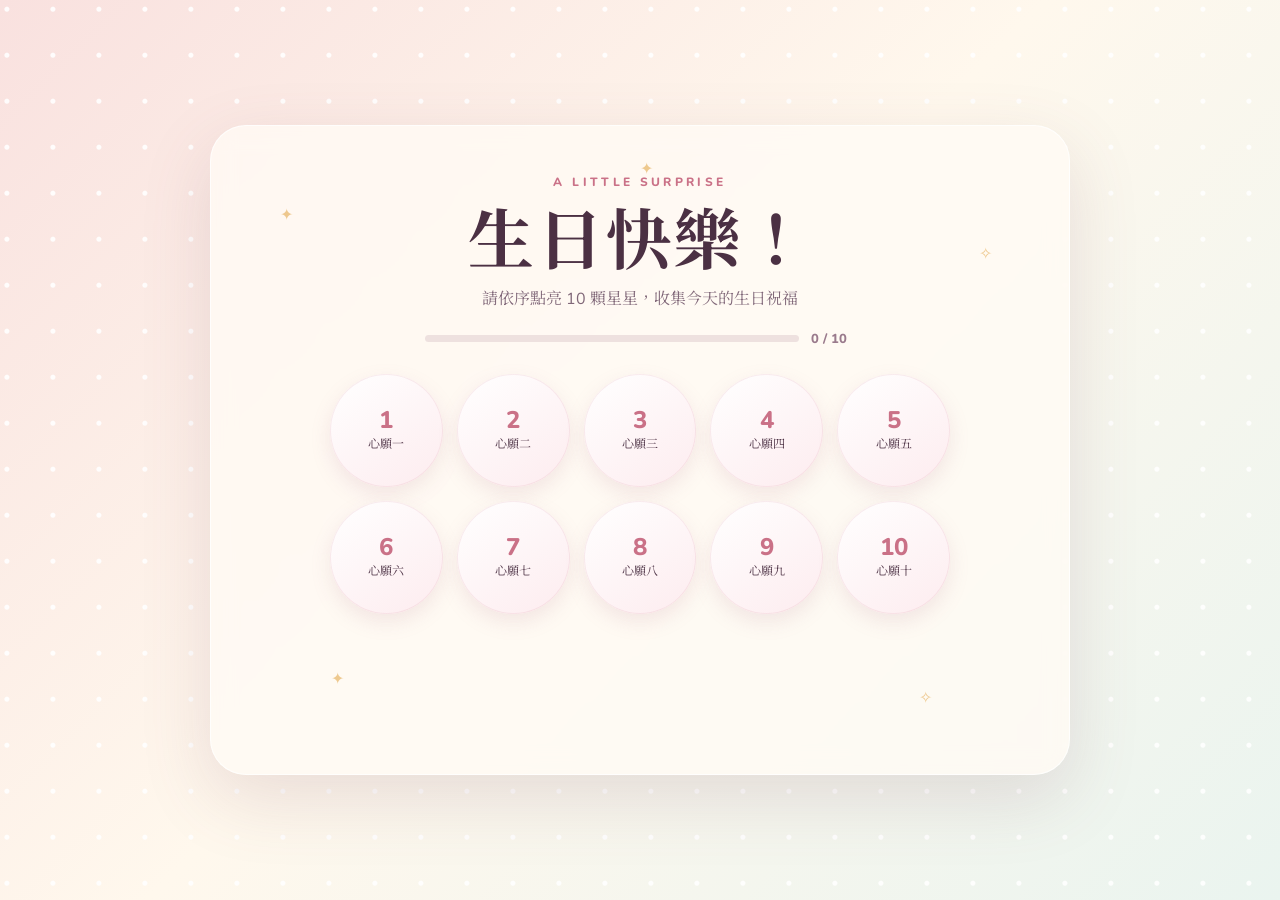
==== index.html @ ef383704 "g9g" ====
<!DOCTYPE html>
<html lang="zh-Hant">
<head>
  <meta charset="UTF-8">
  <meta name="viewport" content="width=device-width, initial-scale=1.0">
  <title>還在製作中</title>
  <link rel="canonical" href="https://ejbubble.github.io/CardRelease.github.io/">
  <meta property="og:type" content="website">
  <meta property="og:locale" content="zh_TW">
  <meta property="og:url" content="https://ejbubble.github.io/CardRelease.github.io/">
  <meta property="og:site_name" content="還在製作中">
  <meta property="og:title" content="還在製作中">
  <meta property="og:image" content="https://ejbubble.github.io/CardRelease.github.io/%E4%B8%8B%E8%BC%89.jpg">
  <meta property="og:image:secure_url" content="https://ejbubble.github.io/CardRelease.github.io/%E4%B8%8B%E8%BC%89.jpg">
  <meta property="og:image:type" content="image/jpeg">
  <meta property="og:image:width" content="946">
  <meta property="og:image:height" content="2048">
  <meta property="og:image:alt" content="還在製作中">
  <meta name="twitter:card" content="summary">
  <meta name="twitter:title" content="還在製作中">
  <meta name="twitter:image" content="https://ejbubble.github.io/CardRelease.github.io/%E4%B8%8B%E8%BC%89.jpg">
  <link rel="stylesheet" href="style.css">
</head>
<body>
  <main class="page-shell">
    <section class="gift-stage" id="giftStage">
      <div class="sparkles" aria-hidden="true">
        <span>✦</span><span>✧</span><span>✦</span><span>✧</span><span>✦</span>
      </div>

      <header class="intro">
        <p class="eyebrow">A LITTLE SURPRISE</p>
        <h1 id="mainTitle">還在製作中</h1>
        <p id="instruction">現在先好好休息</p>
      </header>

      <div class="lock-panel" id="lockPanel" aria-live="polite">
        <div class="lock-icon" aria-hidden="true">✦</div>
        <p>網頁正在設定中</p>
        <span>請到指定時間再回來看看</span>
      </div>

      <div class="progress locked" id="progressArea" aria-label="完成進度">
        <div class="progress-track"><div class="progress-fill" id="progressFill"></div></div>
        <span id="progressText">0 / 10</span>
      </div>

      <div class="wish-grid locked" id="wishGrid" aria-label="生日按鈕">
        <button class="wish-button" type="button" data-wish="願你每天都有好心情"><span>1</span>心願一</button>
        <button class="wish-button" type="button" data-wish="願你所有努力都有回報"><span>2</span>心願二</button>
        <button class="wish-button" type="button" data-wish="願健康一直陪著你"><span>3</span>心願三</button>
        <button class="wish-button" type="button" data-wish="願生活處處都有驚喜"><span>4</span>心願四</button>
        <button class="wish-button" type="button" data-wish="願你永遠保持熱愛"><span>5</span>心願五</button>
        <button class="wish-button" type="button" data-wish="願美好的朋友都在身邊"><span>6</span>心願六</button>
        <button class="wish-button" type="button" data-wish="願夢想越走越近"><span>7</span>心願七</button>
        <button class="wish-button" type="button" data-wish="願平凡日子閃閃發光"><span>8</span>心願八</button>
        <button class="wish-button" type="button" data-wish="願每個明天都更精彩"><span>9</span>心願九</button>
        <button class="wish-button" type="button" data-wish="願這一年只多不減"><span>10</span>心願十</button>
      </div>

      <p class="wish-message locked" id="wishMessage" aria-live="polite"></p>

      <div class="final-card" id="finalCard" role="dialog" aria-modal="true" aria-label="生日卡片">
        <div class="card-ribbon">HAPPY BIRTHDAY</div>
        <div class="cake" aria-hidden="true">
          <div class="candles"><i></i><i></i><i></i></div>
          <div class="cake-top"></div>
          <div class="cake-body"></div>
        </div>
        <p class="card-small">送給靖雯</p>
        <h2>生日快樂</h2>
        <p class="card-copy">願妳在接下來的一年健康平安賺大錢<br>就算遇到任何挫折，也有我們在旁邊陪伴<br>甚麼時候可以抱到我的肝兒子女兒</p>
        <img class="birthday-photo" src="memory.jpg" alt="精選照片">
        <video class="birthday-video" id="birthdayVideo" controls preload="metadata" playsinline>
          <source src="memory.mp4" type="video/mp4">
          您的瀏覽器不支援影片播放。
        </video>
        <button class="close-card" id="closeCard" type="button">禮物選取GOGO</button>
      </div>

      <div class="gift-chooser" id="giftChooser" role="dialog" aria-modal="true" aria-label="禮物二選一" aria-hidden="true">
        <p class="chooser-eyebrow">PICK YOUR GIFT</p>
        <h2>禮物二選一</h2>
        <div class="gift-options" role="radiogroup" aria-label="選擇禮物方式">
          <button class="gift-option" type="button" role="radio" aria-checked="false" data-gift="蝦皮網購等贊助">
            <span class="gift-number">1</span>
            <strong>蝦皮網購等大力贊助</strong>
            <small>好想要</small>
          </button>
          <button class="gift-option" type="button" role="radio" aria-checked="false" data-gift="亦節自選禮物">
            <span class="gift-number">2</span>
            <strong>亦節自選禮物</strong>
            <small>來個驚喜</small>
          </button>
        </div>
        <p class="gift-selection" id="giftSelection" aria-live="polite">請選擇一個禮物方式</p>
        <div class="gift-actions">
          <button class="confirm-gift" id="confirmGift" type="button" disabled>口頭告知EJ</button>
          <button class="back-to-card" id="backToCard" type="button">回到生日卡片</button>
        </div>
      </div>
    </section>
  </main>
  <canvas id="confetti" aria-hidden="true"></canvas>
  <script src="script.js"></script>
</body>
</html>
---- style.css ----
@import url('https://fonts.googleapis.com/css2?family=Noto+Serif+TC:wght@600;800&family=Nunito:wght@600;800&display=swap');

:root {
  --ink: #4b3043;
  --pink: #ef9aaa;
  --pink-dark: #ca7187;
  --cream: #fffaf4;
  --gold: #e8b86d;
}

* { box-sizing: border-box; }
[hidden] { display: none !important; }

body {
  margin: 0;
  min-height: 100vh;
  overflow-x: hidden;
  color: var(--ink);
  font-family: "Nunito", "Noto Serif TC", sans-serif;
  background:
    radial-gradient(circle at 15% 20%, rgba(255,255,255,.9) 0 2px, transparent 3px),
    linear-gradient(135deg, #f9e1df 0%, #fff8ed 48%, #eaf4ef 100%);
  background-size: 46px 46px, cover;
}

.page-shell {
  min-height: 100vh;
  display: grid;
  place-items: center;
  padding: 36px 18px;
}

.gift-stage {
  position: relative;
  width: min(860px, 100%);
  min-height: 650px;
  border: 1px solid rgba(255,255,255,.75);
  border-radius: 36px;
  padding: 48px 56px 40px;
  background: rgba(255, 250, 244, .82);
  box-shadow: 0 24px 70px rgba(122, 79, 99, .16);
  backdrop-filter: blur(12px);
  overflow: hidden;
}

.intro { text-align: center; }
.eyebrow {
  margin: 0 0 8px;
  color: var(--pink-dark);
  font-size: 12px;
  letter-spacing: .28em;
  font-weight: 800;
}
.intro h1 {
  margin: 0;
  font-family: "Noto Serif TC", serif;
  font-size: clamp(38px, 7vw, 66px);
  line-height: 1.15;
  letter-spacing: .04em;
}
.intro p:last-child { margin: 12px 0 20px; color: #806778; }

.sparkles span {
  position: absolute;
  color: var(--gold);
  opacity: .75;
  animation: twinkle 2.4s ease-in-out infinite;
}
.sparkles span:nth-child(1) { left: 8%; top: 12%; }
.sparkles span:nth-child(2) { right: 9%; top: 18%; animation-delay: -.7s; }
.sparkles span:nth-child(3) { left: 14%; bottom: 13%; animation-delay: -1.2s; }
.sparkles span:nth-child(4) { right: 16%; bottom: 10%; animation-delay: -.3s; }
.sparkles span:nth-child(5) { left: 50%; top: 5%; animation-delay: -1.7s; }

.progress { width: min(430px, 86%); margin: 0 auto 26px; display: flex; align-items: center; gap: 12px; }
.progress-track { height: 7px; flex: 1; border-radius: 99px; background: #eee1df; overflow: hidden; }
.progress-fill { height: 100%; width: 0; border-radius: inherit; background: linear-gradient(90deg, var(--pink), var(--gold)); transition: width .45s ease; }
#progressText { min-width: 44px; color: #9a7a8c; font-size: 13px; font-weight: 800; }

.lock-panel {
  width: min(420px, 86%);
  margin: 62px auto 0;
  padding: 42px 24px;
  text-align: center;
  border: 1px solid rgba(202,113,135,.14);
  border-radius: 28px;
  background: rgba(255,255,255,.68);
  box-shadow: 0 14px 38px rgba(178,125,145,.11);
}
.lock-icon { width: 74px; height: 74px; margin: 0 auto 18px; display: grid; place-items: center; border-radius: 50%; color: #fff; background: linear-gradient(145deg, #efabb7, #cd7a90); font-size: 28px; box-shadow: 0 12px 28px rgba(190,109,134,.24); }
.lock-panel p { margin: 0 0 7px; font-family: "Noto Serif TC", serif; font-size: 20px; font-weight: 800; }
.lock-panel span { color: #9a7a8c; font-size: 13px; }
.progress.locked, .wish-grid.locked, .wish-message.locked { display: none; }

.wish-grid {
  display: grid;
  grid-template-columns: repeat(5, 1fr);
  gap: 14px;
  max-width: 620px;
  margin: 0 auto;
}

.wish-button {
  aspect-ratio: 1;
  border: 0;
  border-radius: 50%;
  display: flex;
  flex-direction: column;
  align-items: center;
  justify-content: center;
  gap: 2px;
  color: var(--ink);
  background: linear-gradient(145deg, #fff, #fdecef);
  box-shadow: 0 8px 20px rgba(178, 125, 145, .16), inset 0 0 0 1px rgba(202,113,135,.12);
  font-family: inherit;
  font-size: 12px;
  cursor: pointer;
  transition: transform .2s ease, box-shadow .2s ease, background .35s ease;
}
.wish-button span { font-size: 24px; line-height: 1; font-weight: 800; color: var(--pink-dark); }
.wish-button:hover { transform: translateY(-5px) rotate(-2deg); box-shadow: 0 13px 24px rgba(178,125,145,.22); }
.wish-button:focus-visible { outline: 3px solid rgba(232,184,109,.8); outline-offset: 4px; }
.wish-button.lit {
  color: #fff;
  background: linear-gradient(145deg, #efabb7, #cd7a90);
  box-shadow: 0 10px 24px rgba(190,109,134,.28), 0 0 20px rgba(239,171,183,.5);
  animation: pop .38s ease;
}
.wish-button.lit span { color: #fff7d6; }

.wish-message {
  height: 26px;
  margin: 18px 0 0;
  text-align: center;
  color: var(--pink-dark);
  font-family: "Noto Serif TC", serif;
  font-size: 16px;
  font-weight: 600;
}

.final-card {
  position: absolute;
  z-index: 10;
  inset: 34px 50%;
  width: min(430px, calc(100% - 40px));
  min-height: 520px;
  max-height: calc(100vh - 68px);
  overflow-y: auto;
  transform: translateX(-50%) scale(.7) rotate(-3deg);
  opacity: 0;
  pointer-events: none;
  border: 10px solid #fff;
  border-radius: 20px;
  padding: 34px 28px 24px;
  text-align: center;
  background:
    linear-gradient(rgba(255,255,255,.65), rgba(255,255,255,.65)),
    radial-gradient(circle at 20% 20%, #f8cad2 0 3px, transparent 4px),
    #fffaf3;
  background-size: auto, 38px 38px, auto;
  box-shadow: 0 22px 60px rgba(91,52,74,.28);
  transition: opacity .5s ease, transform .65s cubic-bezier(.2,.8,.2,1);
}
.final-card.show { opacity: 1; pointer-events: auto; transform: translateX(-50%) scale(1) rotate(0); }
.card-ribbon { display: inline-block; margin-bottom: 8px; color: #a45d70; border-bottom: 1px solid #dec0c5; font-size: 11px; letter-spacing: .25em; }
.card-small { margin: 10px 0 2px; color: #9d7a89; }
.final-card h2 { margin: 4px 0 8px; font-family: "Noto Serif TC", serif; font-size: 46px; color: #b95f77; }
.card-copy { margin: 0 0 18px; line-height: 1.9; color: #715663; }

.cake { position: relative; width: 180px; height: 150px; margin: 2px auto 0; }
.cake-top { position: absolute; width: 150px; height: 42px; left: 15px; bottom: 48px; border-radius: 50%; background: #fff4f2; border: 2px solid #eec0c8; }
.cake-body { position: absolute; width: 150px; height: 70px; left: 15px; bottom: 0; border-radius: 8px 8px 24px 24px; background: linear-gradient(#edabb6 0 14px, #fff5ed 14px 100%); border: 2px solid #eec0c8; }
.candles { position: absolute; z-index: 2; left: 67px; bottom: 78px; display: flex; gap: 13px; }
.candles i { width: 7px; height: 36px; border-radius: 3px; background: repeating-linear-gradient(135deg, #e99baa 0 4px, #fff 4px 8px); position: relative; }
.candles i::before { content: ""; position: absolute; width: 8px; height: 12px; left: -.5px; top: -13px; border-radius: 80% 20% 55% 45%; background: #f4c96c; transform: rotate(45deg); box-shadow: 0 0 12px #f6ce76; animation: flame 1s ease-in-out infinite alternate; }

.birthday-photo {
  display: block;
  width: 100%;
  max-height: 210px;
  margin: 0 auto 12px;
  border: 4px solid #fff;
  border-radius: 12px;
  object-fit: cover;
  box-shadow: 0 8px 20px rgba(91,52,74,.16);
}
.birthday-video {
  display: block;
  width: 100%;
  max-height: 170px;
  margin: 0 auto 12px;
  border: 4px solid #fff;
  border-radius: 12px;
  object-fit: cover;
  background: #4b3043;
  box-shadow: 0 8px 20px rgba(91,52,74,.16);
}
.close-card { border: 0; border-radius: 999px; padding: 11px 18px; color: #fff; background: var(--pink-dark); font: 800 12px "Nunito", sans-serif; cursor: pointer; }

.gift-chooser {
  position: absolute;
  z-index: 11;
  inset: 34px 50%;
  width: min(430px, calc(100% - 40px));
  min-height: 520px;
  max-height: calc(100vh - 68px);
  overflow-y: auto;
  transform: translateX(-50%) scale(.7);
  opacity: 0;
  pointer-events: none;
  border: 10px solid #fff;
  border-radius: 20px;
  padding: 38px 28px 24px;
  text-align: center;
  background: linear-gradient(145deg, rgba(255,250,244,.98), rgba(255,238,242,.98));
  box-shadow: 0 22px 60px rgba(91,52,74,.28);
  transition: opacity .4s ease, transform .55s cubic-bezier(.2,.8,.2,1);
}
.gift-chooser.show {
  opacity: 1;
  pointer-events: auto;
  transform: translateX(-50%) scale(1);
}
.chooser-eyebrow {
  margin: 0 0 8px;
  color: var(--pink-dark);
  font-size: 11px;
  letter-spacing: .25em;
  font-weight: 800;
}
.gift-chooser h2 {
  margin: 0 0 24px;
  font-family: "Noto Serif TC", serif;
  font-size: 38px;
  color: #b95f77;
}
.gift-options {
  display: grid;
  gap: 12px;
}
.gift-option {
  position: relative;
  min-height: 112px;
  border: 2px solid rgba(202,113,135,.16);
  border-radius: 18px;
  padding: 18px 16px 18px 74px;
  display: flex;
  flex-direction: column;
  align-items: flex-start;
  justify-content: center;
  color: var(--ink);
  background: rgba(255,255,255,.88);
  font-family: inherit;
  text-align: left;
  cursor: pointer;
  transition: transform .2s ease, border-color .2s ease, background .2s ease;
}
.gift-option:hover { transform: translateY(-3px); border-color: rgba(202,113,135,.45); }
.gift-option:focus-visible { outline: 3px solid rgba(232,184,109,.8); outline-offset: 4px; }
.gift-option.selected {
  border-color: var(--pink-dark);
  background: linear-gradient(145deg, #fff, #fde7ec);
  box-shadow: 0 10px 24px rgba(190,109,134,.16);
}
.gift-number {
  position: absolute;
  left: 18px;
  width: 42px;
  height: 42px;
  display: grid;
  place-items: center;
  border-radius: 50%;
  color: #fff;
  background: linear-gradient(145deg, #efabb7, #cd7a90);
  font-size: 21px;
  font-weight: 800;
}
.gift-option strong { font-family: "Noto Serif TC", serif; font-size: 18px; }
.gift-option small { margin-top: 5px; color: #9a7a8c; }
.gift-selection {
  min-height: 24px;
  margin: 18px 0 12px;
  color: var(--pink-dark);
  font-weight: 800;
}
.confirm-gift,
.back-to-card {
  border: 0;
  border-radius: 999px;
  padding: 12px 20px;
  font: 800 13px "Nunito", sans-serif;
  cursor: pointer;
}
.gift-actions {
  display: flex;
  flex-wrap: wrap;
  align-items: center;
  justify-content: center;
  gap: 8px;
}
.confirm-gift { min-width: 140px; color: #fff; background: var(--pink-dark); }
.confirm-gift:disabled { cursor: not-allowed; opacity: .45; }
.back-to-card {
  color: #806778;
  background: #eee3e4;
}
#confetti { position: fixed; inset: 0; z-index: 20; width: 100%; height: 100%; pointer-events: none; }

@keyframes pop { 50% { transform: scale(1.12); } }
@keyframes twinkle { 50% { opacity: 1; transform: scale(1.35) rotate(20deg); } }
@keyframes flame { to { transform: rotate(45deg) scale(.78); } }

@media (max-width: 680px) {
  .page-shell { padding: 12px; }
  .gift-stage { min-height: 620px; padding: 38px 18px 24px; border-radius: 26px; }
  .wish-grid { grid-template-columns: repeat(5, 1fr); gap: 7px; }
  .wish-button { font-size: 9px; }
  .wish-button span { font-size: 18px; }
  .intro h1 { font-size: 44px; }
  .progress { margin-bottom: 20px; }
  .final-card { inset: 38px 50%; min-height: 500px; }
  .gift-chooser {
    inset: 18px 50%;
    width: min(430px, calc(100% - 24px));
    max-height: calc(100vh - 36px);
    min-height: 0;
    padding: 24px 16px 18px;
  }
  .gift-chooser h2 {
    margin-bottom: 16px;
    font-size: 32px;
  }
  .gift-options { gap: 8px; }
  .gift-option {
    min-height: 92px;
    padding: 12px 12px 12px 68px;
  }
  .gift-selection {
    margin: 12px 0 10px;
  }
  .gift-actions {
    display: grid;
    grid-template-columns: 1fr;
    width: 100%;
  }
  .confirm-gift,
  .back-to-card {
    width: 100%;
    min-width: 0;
  }
}
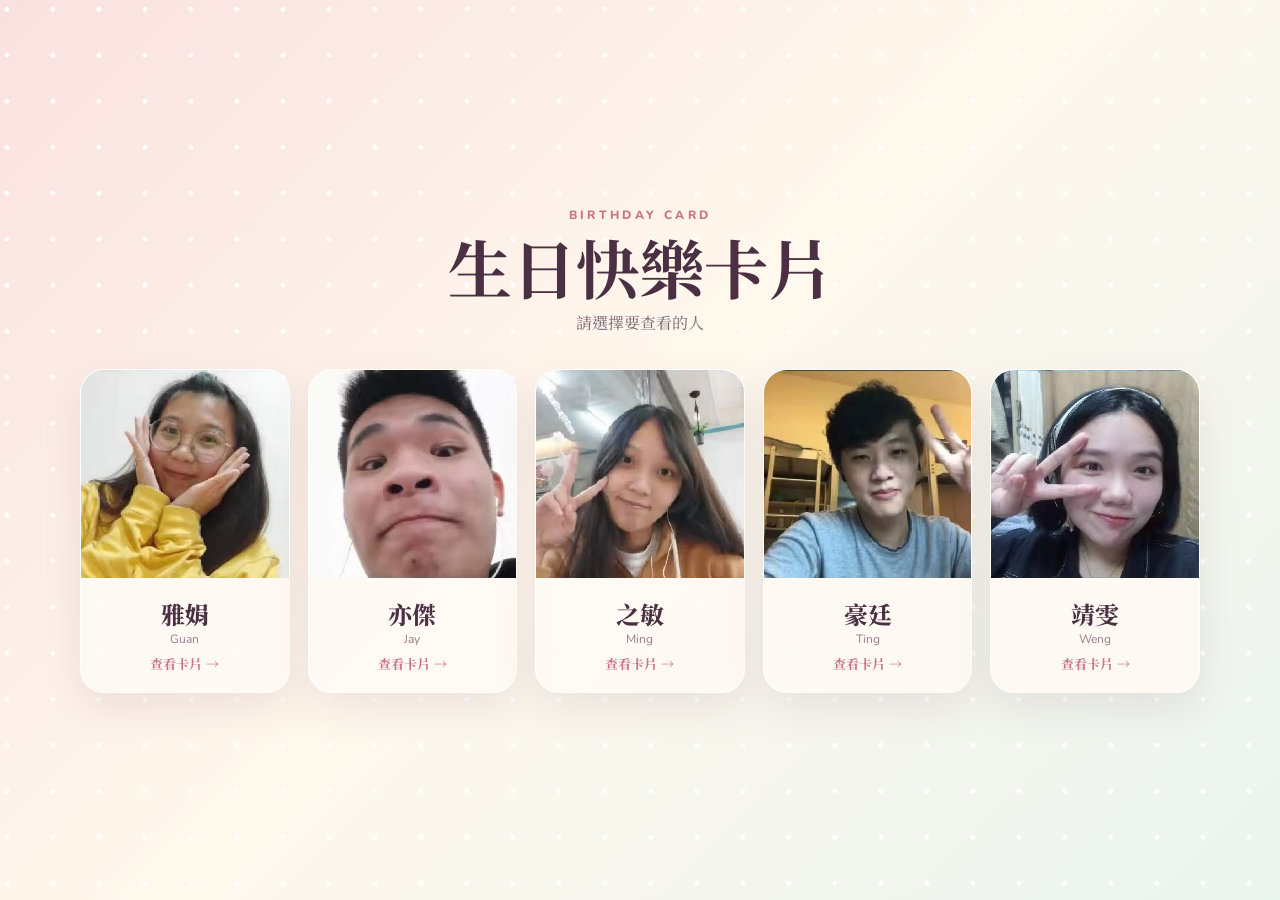
==== commit 428be548: "4 person design" ====
--- a/index.html
+++ b/index.html
@@ -3,105 +3,72 @@
 <head>
   <meta charset="UTF-8">
   <meta name="viewport" content="width=device-width, initial-scale=1.0">
-  <title>還在製作中</title>
+  <title>生日卡片</title>
   <link rel="canonical" href="https://ejbubble.github.io/CardRelease.github.io/">
   <meta property="og:type" content="website">
   <meta property="og:locale" content="zh_TW">
   <meta property="og:url" content="https://ejbubble.github.io/CardRelease.github.io/">
-  <meta property="og:site_name" content="還在製作中">
-  <meta property="og:title" content="還在製作中">
-  <meta property="og:image" content="https://ejbubble.github.io/CardRelease.github.io/%E4%B8%8B%E8%BC%89.jpg">
-  <meta property="og:image:secure_url" content="https://ejbubble.github.io/CardRelease.github.io/%E4%B8%8B%E8%BC%89.jpg">
+  <meta property="og:site_name" content="生日卡片">
+  <meta property="og:title" content="生日卡片">
+  <meta property="og:image" content="https://ejbubble.github.io/CardRelease.github.io/assets/images/OG/work-in-progress.jpg">
+  <meta property="og:image:secure_url" content="https://ejbubble.github.io/CardRelease.github.io/assets/images/OG/work-in-progress.jpg">
   <meta property="og:image:type" content="image/jpeg">
   <meta property="og:image:width" content="946">
   <meta property="og:image:height" content="2048">
-  <meta property="og:image:alt" content="還在製作中">
+  <meta property="og:image:alt" content="生日卡片">
   <meta name="twitter:card" content="summary">
-  <meta name="twitter:title" content="還在製作中">
-  <meta name="twitter:image" content="https://ejbubble.github.io/CardRelease.github.io/%E4%B8%8B%E8%BC%89.jpg">
-  <link rel="stylesheet" href="style.css">
+  <meta name="twitter:title" content="生日卡片">
+  <link rel="stylesheet" href="assets/css/style.css">
 </head>
 <body>
-  <main class="page-shell">
-    <section class="gift-stage" id="giftStage">
-      <div class="sparkles" aria-hidden="true">
-        <span>✦</span><span>✧</span><span>✦</span><span>✧</span><span>✦</span>
-      </div>
+  <main class="home-shell">
+    <header class="home-header">
+      <p class="eyebrow">BIRTHDAY CARD</p>
+      <h1>生日快樂卡片</h1>
+      <p>請選擇要查看的人</p>
+    </header>
 
-      <header class="intro">
-        <p class="eyebrow">A LITTLE SURPRISE</p>
-        <h1 id="mainTitle">還在製作中</h1>
-        <p id="instruction">現在先好好休息</p>
-      </header>
+    <section class="people-grid" aria-label="選擇生日卡片">
+      <a class="person-card" href="pages/Guan.html">
+        <img src="assets/images/Person/Guan.jpg" alt="雅娟的大頭貼">
+        <div class="person-info">
+          <span class="person-name">雅娟</span>
+          <span class="person-link">Guan <b>查看卡片 →</b></span>
+        </div>
+      </a>
 
-      <div class="lock-panel" id="lockPanel" aria-live="polite">
-        <div class="lock-icon" aria-hidden="true">✦</div>
-        <p>網頁正在設定中</p>
-        <span>請到指定時間再回來看看</span>
-      </div>
+      <a class="person-card" href="pages/Jay.html">
+        <img src="assets/images/Person/Jay.jpg" alt="亦傑的大頭貼">
+        <div class="person-info">
+          <span class="person-name">亦傑</span>
+          <span class="person-link">Jay <b>查看卡片 →</b></span>
+        </div>
+      </a>
 
-      <div class="progress locked" id="progressArea" aria-label="完成進度">
-        <div class="progress-track"><div class="progress-fill" id="progressFill"></div></div>
-        <span id="progressText">0 / 10</span>
-      </div>
+      <a class="person-card" href="pages/Ming.html">
+        <img src="assets/images/Person/Ming.jpg" alt="之敏的大頭貼">
+        <div class="person-info">
+          <span class="person-name">之敏</span>
+          <span class="person-link">Ming <b>查看卡片 →</b></span>
+        </div>
+      </a>
 
-      <div class="wish-grid locked" id="wishGrid" aria-label="生日按鈕">
-        <button class="wish-button" type="button" data-wish="願你每天都有好心情"><span>1</span>心願一</button>
-        <button class="wish-button" type="button" data-wish="願你所有努力都有回報"><span>2</span>心願二</button>
-        <button class="wish-button" type="button" data-wish="願健康一直陪著你"><span>3</span>心願三</button>
-        <button class="wish-button" type="button" data-wish="願生活處處都有驚喜"><span>4</span>心願四</button>
-        <button class="wish-button" type="button" data-wish="願你永遠保持熱愛"><span>5</span>心願五</button>
-        <button class="wish-button" type="button" data-wish="願美好的朋友都在身邊"><span>6</span>心願六</button>
-        <button class="wish-button" type="button" data-wish="願夢想越走越近"><span>7</span>心願七</button>
-        <button class="wish-button" type="button" data-wish="願平凡日子閃閃發光"><span>8</span>心願八</button>
-        <button class="wish-button" type="button" data-wish="願每個明天都更精彩"><span>9</span>心願九</button>
-        <button class="wish-button" type="button" data-wish="願這一年只多不減"><span>10</span>心願十</button>
-      </div>
+      <a class="person-card" href="pages/Ting.html">
+        <img src="assets/images/Person/Ting.jpg" alt="豪廷的大頭貼">
+        <div class="person-info">
+          <span class="person-name">豪廷</span>
+          <span class="person-link">Ting <b>查看卡片 →</b></span>
+        </div>
+      </a>
 
-      <p class="wish-message locked" id="wishMessage" aria-live="polite"></p>
-
-      <div class="final-card" id="finalCard" role="dialog" aria-modal="true" aria-label="生日卡片">
-        <div class="card-ribbon">HAPPY BIRTHDAY</div>
-        <div class="cake" aria-hidden="true">
-          <div class="candles"><i></i><i></i><i></i></div>
-          <div class="cake-top"></div>
-          <div class="cake-body"></div>
+      <a class="person-card" href="pages/weng.html">
+        <img src="assets/images/Person/Weng.jpg" alt="靖雯的大頭貼">
+        <div class="person-info">
+          <span class="person-name">靖雯</span>
+          <span class="person-link">Weng <b>查看卡片 →</b></span>
         </div>
-        <p class="card-small">送給靖雯</p>
-        <h2>生日快樂</h2>
-        <p class="card-copy">願妳在接下來的一年健康平安賺大錢<br>就算遇到任何挫折，也有我們在旁邊陪伴<br>甚麼時候可以抱到我的肝兒子女兒</p>
-        <img class="birthday-photo" src="memory.jpg" alt="精選照片">
-        <video class="birthday-video" id="birthdayVideo" controls preload="metadata" playsinline>
-          <source src="memory.mp4" type="video/mp4">
-          您的瀏覽器不支援影片播放。
-        </video>
-        <button class="close-card" id="closeCard" type="button">禮物選取GOGO</button>
-      </div>
-
-      <div class="gift-chooser" id="giftChooser" role="dialog" aria-modal="true" aria-label="禮物二選一" aria-hidden="true">
-        <p class="chooser-eyebrow">PICK YOUR GIFT</p>
-        <h2>禮物二選一</h2>
-        <div class="gift-options" role="radiogroup" aria-label="選擇禮物方式">
-          <button class="gift-option" type="button" role="radio" aria-checked="false" data-gift="蝦皮網購等贊助">
-            <span class="gift-number">1</span>
-            <strong>蝦皮網購等大力贊助</strong>
-            <small>好想要</small>
-          </button>
-          <button class="gift-option" type="button" role="radio" aria-checked="false" data-gift="亦節自選禮物">
-            <span class="gift-number">2</span>
-            <strong>亦節自選禮物</strong>
-            <small>來個驚喜</small>
-          </button>
-        </div>
-        <p class="gift-selection" id="giftSelection" aria-live="polite">請選擇一個禮物方式</p>
-        <div class="gift-actions">
-          <button class="confirm-gift" id="confirmGift" type="button" disabled>口頭告知EJ</button>
-          <button class="back-to-card" id="backToCard" type="button">回到生日卡片</button>
-        </div>
-      </div>
+      </a>
     </section>
   </main>
-  <canvas id="confetti" aria-hidden="true"></canvas>
-  <script src="script.js"></script>
 </body>
 </html>
--- a/assets/css/style.css
+++ b/assets/css/style.css
@@ -0,0 +1,559 @@
+@import url('https://fonts.googleapis.com/css2?family=Noto+Serif+TC:wght@600;800&family=Nunito:wght@600;800&display=swap');
+
+:root {
+  --ink: #4b3043;
+  --pink: #ef9aaa;
+  --pink-dark: #ca7187;
+  --cream: #fffaf4;
+  --gold: #e8b86d;
+}
+
+* { box-sizing: border-box; }
+[hidden] { display: none !important; }
+
+body {
+  margin: 0;
+  min-height: 100vh;
+  overflow-x: hidden;
+  color: var(--ink);
+  font-family: "Nunito", "Noto Serif TC", sans-serif;
+  background:
+    radial-gradient(circle at 15% 20%, rgba(255,255,255,.9) 0 2px, transparent 3px),
+    linear-gradient(135deg, #f9e1df 0%, #fff8ed 48%, #eaf4ef 100%);
+  background-size: 46px 46px, cover;
+}
+
+.page-shell {
+  min-height: 100vh;
+  display: grid;
+  place-items: center;
+  padding: 36px 18px;
+}
+
+.gift-stage {
+  position: relative;
+  width: min(860px, 100%);
+  min-height: 650px;
+  border: 1px solid rgba(255,255,255,.75);
+  border-radius: 36px;
+  padding: 48px 56px 40px;
+  background: rgba(255, 250, 244, .82);
+  box-shadow: 0 24px 70px rgba(122, 79, 99, .16);
+  backdrop-filter: blur(12px);
+  overflow: hidden;
+}
+
+.intro { text-align: center; }
+.eyebrow {
+  margin: 0 0 8px;
+  color: var(--pink-dark);
+  font-size: 12px;
+  letter-spacing: .28em;
+  font-weight: 800;
+}
+.intro h1 {
+  margin: 0;
+  font-family: "Noto Serif TC", serif;
+  font-size: clamp(38px, 7vw, 66px);
+  line-height: 1.15;
+  letter-spacing: .04em;
+}
+.intro p:last-child { margin: 12px 0 20px; color: #806778; }
+
+.sparkles span {
+  position: absolute;
+  color: var(--gold);
+  opacity: .75;
+  animation: twinkle 2.4s ease-in-out infinite;
+}
+.sparkles span:nth-child(1) { left: 8%; top: 12%; }
+.sparkles span:nth-child(2) { right: 9%; top: 18%; animation-delay: -.7s; }
+.sparkles span:nth-child(3) { left: 14%; bottom: 13%; animation-delay: -1.2s; }
+.sparkles span:nth-child(4) { right: 16%; bottom: 10%; animation-delay: -.3s; }
+.sparkles span:nth-child(5) { left: 50%; top: 5%; animation-delay: -1.7s; }
+
+.progress { width: min(430px, 86%); margin: 0 auto 26px; display: flex; align-items: center; gap: 12px; }
+.progress-track { height: 7px; flex: 1; border-radius: 99px; background: #eee1df; overflow: hidden; }
+.progress-fill { height: 100%; width: 0; border-radius: inherit; background: linear-gradient(90deg, var(--pink), var(--gold)); transition: width .45s ease; }
+#progressText { min-width: 44px; color: #9a7a8c; font-size: 13px; font-weight: 800; }
+
+.lock-panel {
+  width: min(420px, 86%);
+  margin: 62px auto 0;
+  padding: 42px 24px;
+  text-align: center;
+  border: 1px solid rgba(202,113,135,.14);
+  border-radius: 28px;
+  background: rgba(255,255,255,.68);
+  box-shadow: 0 14px 38px rgba(178,125,145,.11);
+}
+.lock-icon { width: 74px; height: 74px; margin: 0 auto 18px; display: grid; place-items: center; border-radius: 50%; color: #fff; background: linear-gradient(145deg, #efabb7, #cd7a90); font-size: 28px; box-shadow: 0 12px 28px rgba(190,109,134,.24); }
+.lock-panel p { margin: 0 0 7px; font-family: "Noto Serif TC", serif; font-size: 20px; font-weight: 800; }
+.lock-panel span { color: #9a7a8c; font-size: 13px; }
+.countdown {
+  display: grid;
+  grid-template-columns: repeat(4, minmax(62px, 1fr));
+  gap: 10px;
+  margin-top: 24px;
+}
+.countdown div {
+  min-width: 0;
+  padding: 12px 6px 10px;
+  border: 1px solid rgba(202,113,135,.12);
+  border-radius: 16px;
+  background: rgba(255,255,255,.72);
+}
+.countdown strong {
+  display: block;
+  color: var(--pink-dark);
+  font-family: "Nunito", "Noto Serif TC", sans-serif;
+  font-size: clamp(24px, 6vw, 34px);
+  line-height: 1;
+  font-variant-numeric: tabular-nums;
+}
+.countdown small {
+  display: block;
+  margin-top: 7px;
+  color: #9a7a8c;
+  font-size: 12px;
+}
+.progress.locked, .wish-grid.locked, .wish-message.locked { display: none; }
+
+.wish-grid {
+  display: grid;
+  grid-template-columns: repeat(5, 1fr);
+  gap: 14px;
+  max-width: 620px;
+  margin: 0 auto;
+}
+
+.wish-button {
+  aspect-ratio: 1;
+  border: 0;
+  border-radius: 50%;
+  display: flex;
+  flex-direction: column;
+  align-items: center;
+  justify-content: center;
+  gap: 2px;
+  color: var(--ink);
+  background: linear-gradient(145deg, #fff, #fdecef);
+  box-shadow: 0 8px 20px rgba(178, 125, 145, .16), inset 0 0 0 1px rgba(202,113,135,.12);
+  font-family: inherit;
+  font-size: 12px;
+  cursor: pointer;
+  transition: transform .2s ease, box-shadow .2s ease, background .35s ease;
+}
+.wish-button span { font-size: 24px; line-height: 1; font-weight: 800; color: var(--pink-dark); }
+.wish-button:hover { transform: translateY(-5px) rotate(-2deg); box-shadow: 0 13px 24px rgba(178,125,145,.22); }
+.wish-button:focus-visible { outline: 3px solid rgba(232,184,109,.8); outline-offset: 4px; }
+.wish-button.lit {
+  color: #fff;
+  background: linear-gradient(145deg, #efabb7, #cd7a90);
+  box-shadow: 0 10px 24px rgba(190,109,134,.28), 0 0 20px rgba(239,171,183,.5);
+  animation: pop .38s ease;
+}
+.wish-button.lit span { color: #fff7d6; }
+
+.wish-message {
+  height: 26px;
+  margin: 18px 0 0;
+  text-align: center;
+  color: var(--pink-dark);
+  font-family: "Noto Serif TC", serif;
+  font-size: 16px;
+  font-weight: 600;
+}
+
+.final-card {
+  position: absolute;
+  z-index: 10;
+  inset: 34px 50%;
+  width: min(430px, calc(100% - 40px));
+  min-height: 520px;
+  max-height: calc(100vh - 68px);
+  overflow-y: auto;
+  transform: translateX(-50%) scale(.7) rotate(-3deg);
+  opacity: 0;
+  pointer-events: none;
+  border: 10px solid #fff;
+  border-radius: 20px;
+  padding: 34px 28px 24px;
+  text-align: center;
+  background:
+    linear-gradient(rgba(255,255,255,.65), rgba(255,255,255,.65)),
+    radial-gradient(circle at 20% 20%, #f8cad2 0 3px, transparent 4px),
+    #fffaf3;
+  background-size: auto, 38px 38px, auto;
+  box-shadow: 0 22px 60px rgba(91,52,74,.28);
+  transition: opacity .5s ease, transform .65s cubic-bezier(.2,.8,.2,1);
+}
+.final-card.show { opacity: 1; pointer-events: auto; transform: translateX(-50%) scale(1) rotate(0); }
+.card-ribbon { display: inline-block; margin-bottom: 8px; color: #a45d70; border-bottom: 1px solid #dec0c5; font-size: 11px; letter-spacing: .25em; }
+.card-small { margin: 10px 0 2px; color: #9d7a89; }
+.final-card h2 { margin: 4px 0 8px; font-family: "Noto Serif TC", serif; font-size: 46px; color: #b95f77; }
+.card-copy { margin: 0 0 18px; line-height: 1.9; color: #715663; }
+
+.cake { position: relative; width: 180px; height: 150px; margin: 2px auto 0; }
+.cake-top { position: absolute; width: 150px; height: 42px; left: 15px; bottom: 48px; border-radius: 50%; background: #fff4f2; border: 2px solid #eec0c8; }
+.cake-body { position: absolute; width: 150px; height: 70px; left: 15px; bottom: 0; border-radius: 8px 8px 24px 24px; background: linear-gradient(#edabb6 0 14px, #fff5ed 14px 100%); border: 2px solid #eec0c8; }
+.candles { position: absolute; z-index: 2; left: 67px; bottom: 78px; display: flex; gap: 13px; }
+.candles i { width: 7px; height: 36px; border-radius: 3px; background: repeating-linear-gradient(135deg, #e99baa 0 4px, #fff 4px 8px); position: relative; }
+.candles i::before { content: ""; position: absolute; width: 8px; height: 12px; left: -.5px; top: -13px; border-radius: 80% 20% 55% 45%; background: #f4c96c; transform: rotate(45deg); box-shadow: 0 0 12px #f6ce76; animation: flame 1s ease-in-out infinite alternate; }
+
+.birthday-photo {
+  display: block;
+  width: 100%;
+  max-height: 210px;
+  margin: 0 auto 12px;
+  border: 4px solid #fff;
+  border-radius: 12px;
+  object-fit: cover;
+  box-shadow: 0 8px 20px rgba(91,52,74,.16);
+}
+.birthday-video {
+  display: block;
+  width: 100%;
+  max-height: 170px;
+  margin: 0 auto 12px;
+  border: 4px solid #fff;
+  border-radius: 12px;
+  object-fit: cover;
+  background: #4b3043;
+  box-shadow: 0 8px 20px rgba(91,52,74,.16);
+}
+.close-card { border: 0; border-radius: 999px; padding: 11px 18px; color: #fff; background: var(--pink-dark); font: 800 12px "Nunito", sans-serif; cursor: pointer; }
+
+.gift-chooser {
+  position: absolute;
+  z-index: 11;
+  inset: 34px 50%;
+  width: min(430px, calc(100% - 40px));
+  min-height: 520px;
+  max-height: calc(100vh - 68px);
+  overflow-y: auto;
+  transform: translateX(-50%) scale(.7);
+  opacity: 0;
+  pointer-events: none;
+  border: 10px solid #fff;
+  border-radius: 20px;
+  padding: 38px 28px 24px;
+  text-align: center;
+  background: linear-gradient(145deg, rgba(255,250,244,.98), rgba(255,238,242,.98));
+  box-shadow: 0 22px 60px rgba(91,52,74,.28);
+  transition: opacity .4s ease, transform .55s cubic-bezier(.2,.8,.2,1);
+}
+.gift-chooser.show {
+  opacity: 1;
+  pointer-events: auto;
+  transform: translateX(-50%) scale(1);
+}
+.chooser-eyebrow {
+  margin: 0 0 8px;
+  color: var(--pink-dark);
+  font-size: 11px;
+  letter-spacing: .25em;
+  font-weight: 800;
+}
+.gift-chooser h2 {
+  margin: 0 0 24px;
+  font-family: "Noto Serif TC", serif;
+  font-size: 38px;
+  color: #b95f77;
+}
+.gift-options {
+  display: grid;
+  gap: 12px;
+}
+.gift-option {
+  position: relative;
+  min-height: 112px;
+  border: 2px solid rgba(202,113,135,.16);
+  border-radius: 18px;
+  padding: 18px 16px 18px 74px;
+  display: flex;
+  flex-direction: column;
+  align-items: flex-start;
+  justify-content: center;
+  color: var(--ink);
+  background: rgba(255,255,255,.88);
+  font-family: inherit;
+  text-align: left;
+  cursor: pointer;
+  transition: transform .2s ease, border-color .2s ease, background .2s ease;
+}
+.gift-option:hover { transform: translateY(-3px); border-color: rgba(202,113,135,.45); }
+.gift-option:focus-visible { outline: 3px solid rgba(232,184,109,.8); outline-offset: 4px; }
+.gift-option.selected {
+  border-color: var(--pink-dark);
+  background: linear-gradient(145deg, #fff, #fde7ec);
+  box-shadow: 0 10px 24px rgba(190,109,134,.16);
+}
+.gift-number {
+  position: absolute;
+  left: 18px;
+  width: 42px;
+  height: 42px;
+  display: grid;
+  place-items: center;
+  border-radius: 50%;
+  color: #fff;
+  background: linear-gradient(145deg, #efabb7, #cd7a90);
+  font-size: 21px;
+  font-weight: 800;
+}
+.gift-option strong { font-family: "Noto Serif TC", serif; font-size: 18px; }
+.gift-option small { margin-top: 5px; color: #9a7a8c; }
+.gift-selection {
+  min-height: 24px;
+  margin: 18px 0 12px;
+  color: var(--pink-dark);
+  font-weight: 800;
+}
+.confirm-gift,
+.back-to-card {
+  border: 0;
+  border-radius: 999px;
+  padding: 12px 20px;
+  font: 800 13px "Nunito", sans-serif;
+  cursor: pointer;
+}
+.gift-actions {
+  display: flex;
+  flex-wrap: wrap;
+  align-items: center;
+  justify-content: center;
+  gap: 8px;
+}
+.confirm-gift { min-width: 140px; color: #fff; background: var(--pink-dark); }
+.confirm-gift:disabled { cursor: not-allowed; opacity: .45; }
+.back-to-card {
+  color: #806778;
+  background: #eee3e4;
+}
+#confetti { position: fixed; inset: 0; z-index: 20; width: 100%; height: 100%; pointer-events: none; }
+
+@keyframes pop { 50% { transform: scale(1.12); } }
+@keyframes twinkle { 50% { opacity: 1; transform: scale(1.35) rotate(20deg); } }
+@keyframes flame { to { transform: rotate(45deg) scale(.78); } }
+
+.home-shell {
+  width: min(1120px, calc(100% - 32px));
+  min-height: 100vh;
+  margin: 0 auto;
+  padding: 64px 0;
+  display: flex;
+  flex-direction: column;
+  justify-content: center;
+}
+
+.home-header {
+  text-align: center;
+  margin-bottom: 34px;
+}
+
+.home-header h1 {
+  margin: 8px 0;
+  font-family: "Noto Serif TC", serif;
+  font-size: clamp(38px, 7vw, 64px);
+  line-height: 1.1;
+}
+
+.home-header > p:last-child {
+  margin: 10px 0 0;
+  color: #806778;
+}
+
+.home-back {
+  position: fixed;
+  z-index: 30;
+  top: 18px;
+  left: 18px;
+  border: 1px solid rgba(255,255,255,.8);
+  border-radius: 999px;
+  padding: 10px 16px;
+  color: #806778;
+  background: rgba(255,250,244,.92);
+  box-shadow: 0 8px 20px rgba(122,79,99,.12);
+  font-size: 13px;
+  font-weight: 800;
+  text-decoration: none;
+  backdrop-filter: blur(8px);
+}
+
+.person-lock {
+  width: min(420px, 86%);
+  margin: 62px auto 0;
+  padding: 42px 24px;
+  text-align: center;
+  border: 1px solid rgba(202,113,135,.14);
+  border-radius: 28px;
+  background: rgba(255,255,255,.68);
+  box-shadow: 0 14px 38px rgba(178,125,145,.11);
+}
+
+.person-lock .lock-icon {
+  width: 74px;
+  height: 74px;
+  margin: 0 auto 18px;
+  display: grid;
+  place-items: center;
+  border-radius: 50%;
+  color: #fff;
+  background: linear-gradient(145deg, #efabb7, #cd7a90);
+  font-size: 28px;
+}
+
+.person-lock p {
+  margin: 0 0 7px;
+  font-family: "Noto Serif TC", serif;
+  font-size: 20px;
+  font-weight: 800;
+}
+
+.person-lock > span {
+  color: #9a7a8c;
+  font-size: 13px;
+}
+
+.people-grid {
+  display: grid;
+  grid-template-columns: repeat(5, 1fr);
+  gap: 18px;
+  width: 100%;
+}
+
+.person-card {
+  overflow: hidden;
+  border: 1px solid rgba(255,255,255,.85);
+  border-radius: 24px;
+  color: var(--ink);
+  background: rgba(255,250,244,.88);
+  box-shadow: 0 16px 38px rgba(122,79,99,.12);
+  text-decoration: none;
+  transition: transform .24s ease, box-shadow .24s ease;
+}
+
+.person-card:hover,
+.person-card:focus-visible {
+  transform: translateY(-8px);
+  box-shadow: 0 22px 44px rgba(122,79,99,.2);
+}
+
+.person-card:focus-visible {
+  outline: 3px solid rgba(232,184,109,.9);
+  outline-offset: 5px;
+}
+
+.person-card img {
+  display: block;
+  width: 100%;
+  aspect-ratio: 1;
+  object-fit: cover;
+  background: #f5e9e6;
+}
+
+.person-info {
+  min-height: 112px;
+  padding: 18px 16px;
+  display: flex;
+  flex-direction: column;
+  justify-content: space-between;
+  text-align: center;
+}
+
+.person-name {
+  font-family: "Noto Serif TC", serif;
+  font-size: 24px;
+  font-weight: 800;
+}
+
+.person-link {
+  color: #9a7a8c;
+  font-size: 12px;
+}
+
+.person-link b {
+  display: block;
+  margin-top: 7px;
+  color: var(--pink-dark);
+  font-size: 13px;
+}
+
+@media (max-width: 680px) {
+  .page-shell { padding: 12px; }
+  .gift-stage { min-height: 620px; padding: 38px 18px 24px; border-radius: 26px; }
+  .lock-panel { padding: 32px 14px; }
+  .countdown { grid-template-columns: repeat(4, minmax(0, 1fr)); gap: 6px; }
+  .countdown div { border-radius: 12px; }
+  .wish-grid { grid-template-columns: repeat(5, 1fr); gap: 7px; }
+  .wish-button { font-size: 9px; }
+  .wish-button span { font-size: 18px; }
+  .intro h1 { font-size: 44px; }
+  .progress { margin-bottom: 20px; }
+  .final-card { inset: 38px 50%; min-height: 500px; }
+  .gift-chooser {
+    inset: 18px 50%;
+    width: min(430px, calc(100% - 24px));
+    max-height: calc(100vh - 36px);
+    min-height: 0;
+    padding: 24px 16px 18px;
+  }
+  .gift-chooser h2 {
+    margin-bottom: 16px;
+    font-size: 32px;
+  }
+  .gift-options { gap: 8px; }
+  .gift-option {
+    min-height: 92px;
+    padding: 12px 12px 12px 68px;
+  }
+  .gift-selection {
+    margin: 12px 0 10px;
+  }
+  .gift-actions {
+    display: grid;
+    grid-template-columns: 1fr;
+    width: 100%;
+  }
+  .confirm-gift,
+  .back-to-card {
+    width: 100%;
+    min-width: 0;
+  }
+}
+
+@media (max-width: 900px) {
+  .people-grid {
+    grid-template-columns: repeat(3, 1fr);
+  }
+}
+
+@media (max-width: 680px) {
+  .home-shell {
+    width: min(520px, calc(100% - 24px));
+    padding: 36px 0;
+  }
+
+  .home-header {
+    margin-bottom: 22px;
+  }
+
+  .people-grid {
+    grid-template-columns: repeat(2, 1fr);
+    gap: 10px;
+  }
+
+  .person-card {
+    border-radius: 18px;
+  }
+
+  .person-info {
+    min-height: 94px;
+    padding: 13px 8px;
+  }
+
+  .person-name {
+    font-size: 20px;
+  }
+}
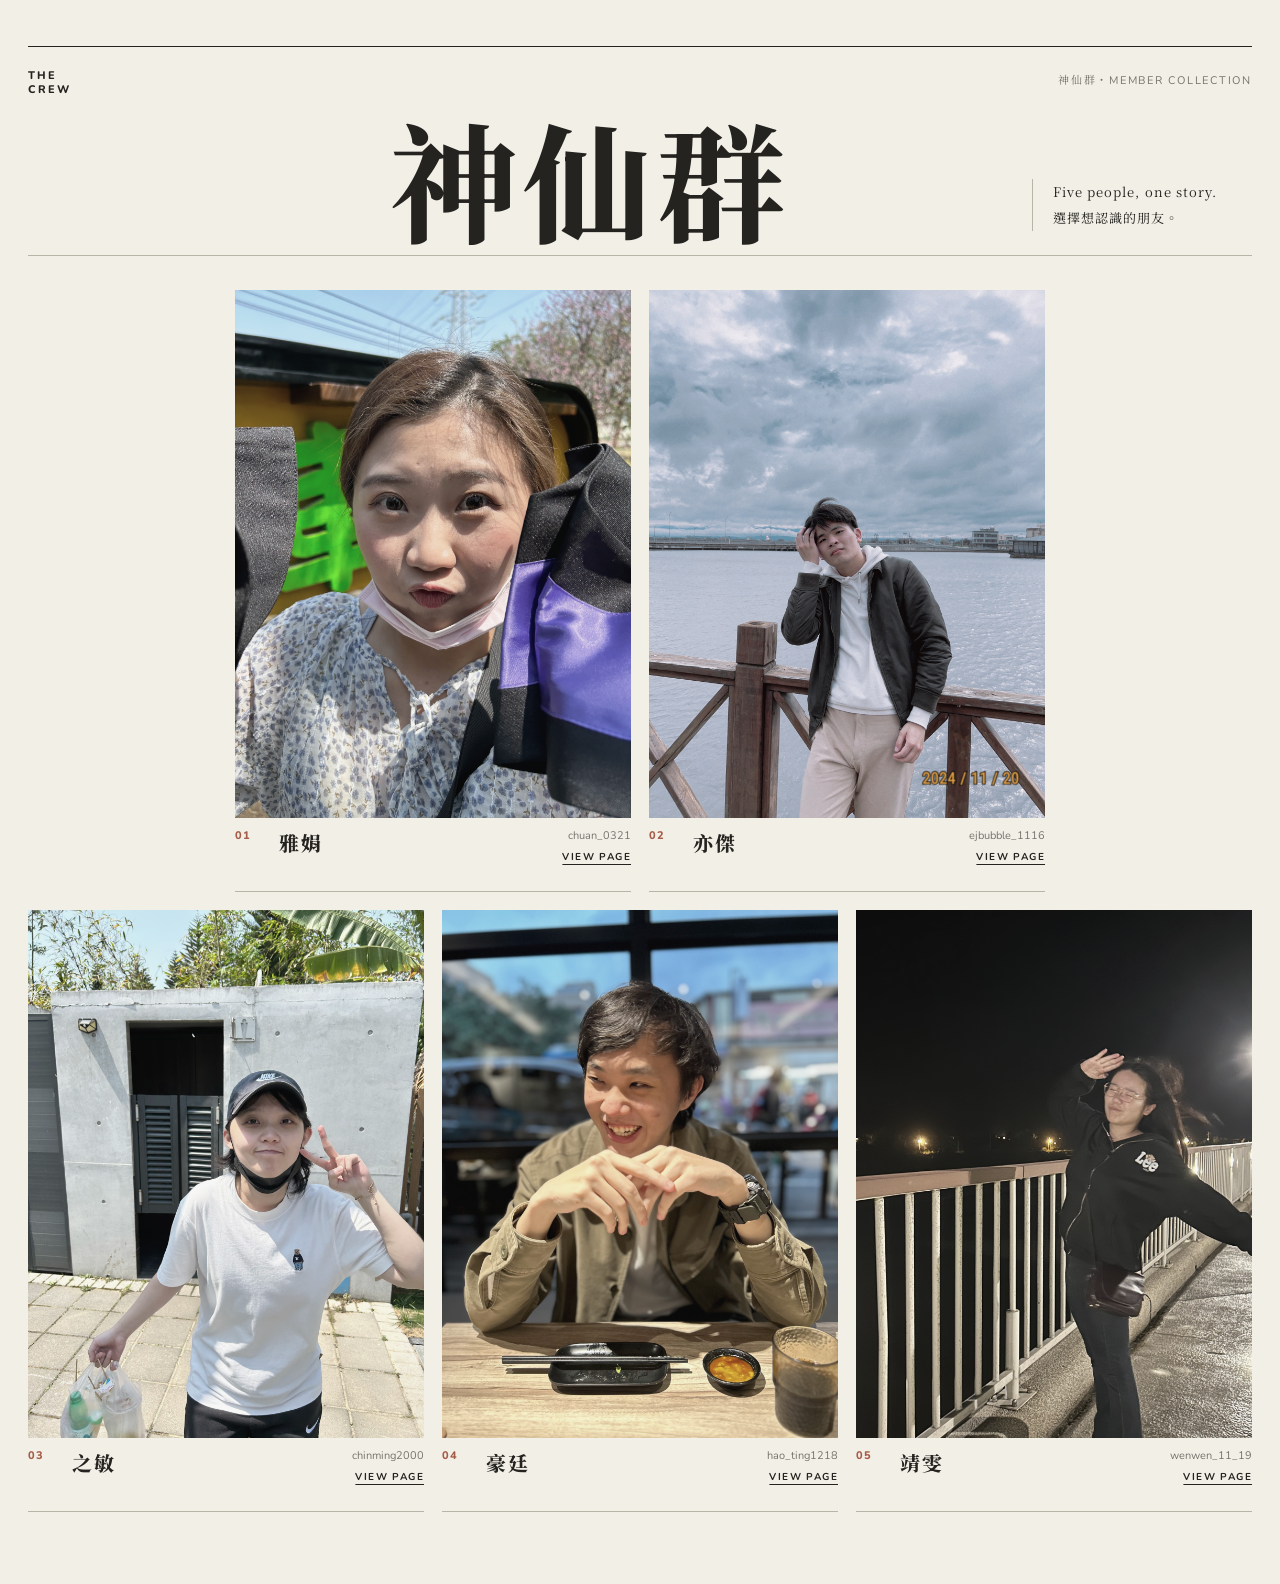
==== commit 0467c826: "every one website" ====
--- a/index.html
+++ b/index.html
@@ -1,74 +1,80 @@
-<!DOCTYPE html>
-<html lang="zh-Hant">
-<head>
-  <meta charset="UTF-8">
-  <meta name="viewport" content="width=device-width, initial-scale=1.0">
-  <title>生日卡片</title>
-  <link rel="canonical" href="https://ejbubble.github.io/CardRelease.github.io/">
-  <meta property="og:type" content="website">
-  <meta property="og:locale" content="zh_TW">
-  <meta property="og:url" content="https://ejbubble.github.io/CardRelease.github.io/">
-  <meta property="og:site_name" content="生日卡片">
-  <meta property="og:title" content="生日卡片">
-  <meta property="og:image" content="https://ejbubble.github.io/CardRelease.github.io/assets/images/OG/work-in-progress.jpg">
-  <meta property="og:image:secure_url" content="https://ejbubble.github.io/CardRelease.github.io/assets/images/OG/work-in-progress.jpg">
-  <meta property="og:image:type" content="image/jpeg">
-  <meta property="og:image:width" content="946">
-  <meta property="og:image:height" content="2048">
-  <meta property="og:image:alt" content="生日卡片">
-  <meta name="twitter:card" content="summary">
-  <meta name="twitter:title" content="生日卡片">
-  <link rel="stylesheet" href="assets/css/style.css">
-</head>
-<body>
-  <main class="home-shell">
-    <header class="home-header">
-      <p class="eyebrow">BIRTHDAY CARD</p>
-      <h1>生日快樂卡片</h1>
-      <p>請選擇要查看的人</p>
-    </header>
-
-    <section class="people-grid" aria-label="選擇生日卡片">
-      <a class="person-card" href="pages/Guan.html">
-        <img src="assets/images/Person/Guan.jpg" alt="雅娟的大頭貼">
-        <div class="person-info">
-          <span class="person-name">雅娟</span>
-          <span class="person-link">Guan <b>查看卡片 →</b></span>
-        </div>
-      </a>
-
-      <a class="person-card" href="pages/Jay.html">
-        <img src="assets/images/Person/Jay.jpg" alt="亦傑的大頭貼">
-        <div class="person-info">
-          <span class="person-name">亦傑</span>
-          <span class="person-link">Jay <b>查看卡片 →</b></span>
-        </div>
-      </a>
-
-      <a class="person-card" href="pages/Ming.html">
-        <img src="assets/images/Person/Ming.jpg" alt="之敏的大頭貼">
-        <div class="person-info">
-          <span class="person-name">之敏</span>
-          <span class="person-link">Ming <b>查看卡片 →</b></span>
-        </div>
-      </a>
-
-      <a class="person-card" href="pages/Ting.html">
-        <img src="assets/images/Person/Ting.jpg" alt="豪廷的大頭貼">
-        <div class="person-info">
-          <span class="person-name">豪廷</span>
-          <span class="person-link">Ting <b>查看卡片 →</b></span>
-        </div>
-      </a>
-
-      <a class="person-card" href="pages/weng.html">
-        <img src="assets/images/Person/Weng.jpg" alt="靖雯的大頭貼">
-        <div class="person-info">
-          <span class="person-name">靖雯</span>
-          <span class="person-link">Weng <b>查看卡片 →</b></span>
-        </div>
-      </a>
-    </section>
-  </main>
-</body>
-</html>
+<!DOCTYPE html>
+<html lang="zh-Hant">
+<head>
+  <meta charset="UTF-8">
+  <meta name="viewport" content="width=device-width, initial-scale=1.0">
+  <title>神仙群</title>
+  <link rel="canonical" href="https://ejbubble.github.io/CardRelease.github.io/">
+  <meta property="og:type" content="website">
+  <meta property="og:locale" content="zh_TW">
+  <meta property="og:url" content="https://ejbubble.github.io/CardRelease.github.io/">
+  <meta property="og:site_name" content="神仙群">
+  <meta property="og:title" content="神仙群">
+  <meta property="og:image" content="https://ejbubble.github.io/CardRelease.github.io/assets/images/OG/work-in-progress.jpg">
+  <meta property="og:image:secure_url" content="https://ejbubble.github.io/CardRelease.github.io/assets/images/OG/work-in-progress.jpg">
+  <meta property="og:image:type" content="image/jpeg">
+  <meta property="og:image:width" content="946">
+  <meta property="og:image:height" content="2048">
+  <meta property="og:image:alt" content="神仙群">
+  <meta name="twitter:card" content="summary">
+  <meta name="twitter:title" content="神仙群">
+  <link rel="stylesheet" href="assets/css/style.css">
+</head>
+<body class="home-page">
+  <main class="home-shell">
+    <header class="campaign-header">
+      <div class="campaign-mark">THE<br>CREW</div>
+      <div class="campaign-kicker">神仙群・MEMBER COLLECTION</div>
+      <h1>神仙群</h1>
+      <p class="campaign-lead">Five people, one story.<br>選擇想認識的朋友。</p>
+    </header>
+
+    <section class="people-grid" aria-label="神仙群成員">
+      <a class="person-card person-card--01" href="pages/Guan.html">
+        <img src="assets/images/All_Person/All_Person_Guan.jpg" alt="雅娟的大頭貼">
+        <div class="person-info">
+          <span class="person-number">01</span>
+          <span class="person-name">雅娟</span>
+          <span class="person-link"><span>chuan_0321</span><b>VIEW PAGE</b></span>
+        </div>
+      </a>
+
+      <a class="person-card person-card--02" href="pages/Jay.html">
+        <img src="assets/images/All_Person/All_Person_Jay.jpg" alt="亦傑的大頭貼">
+        <div class="person-info">
+          <span class="person-number">02</span>
+          <span class="person-name">亦傑</span>
+          <span class="person-link"><span>ejbubble_1116</span><b>VIEW PAGE</b></span>
+        </div>
+      </a>
+
+      <a class="person-card person-card--03" href="pages/Ming.html">
+        <img src="assets/images/All_Person/All_Person_Ming.jpg" alt="之敏的大頭貼">
+        <div class="person-info">
+          <span class="person-number">03</span>
+          <span class="person-name">之敏</span>
+          <span class="person-link"><span>chinming2000</span><b>VIEW PAGE</b></span>
+        </div>
+      </a>
+
+      <a class="person-card person-card--04" href="pages/Ting.html">
+        <img src="assets/images/All_Person/All_Person_Ting.jpg" alt="豪廷的大頭貼">
+        <div class="person-info">
+          <span class="person-number">04</span>
+          <span class="person-name">豪廷</span>
+          <span class="person-link"><span>hao_ting1218</span><b>VIEW PAGE</b></span>
+        </div>
+      </a>
+
+      <a class="person-card person-card--05" href="pages/weng.html">
+        <img src="assets/images/All_Person/All_Person_Weng.jpg" alt="靖雯的大頭貼">
+        <div class="person-info">
+          <span class="person-number">05</span>
+          <span class="person-name">靖雯</span>
+          <span class="person-link"><span>wenwen_11_19</span><b>VIEW PAGE</b></span>
+        </div>
+      </a>
+    </section>
+  </main>
+</body>
+</html>
--- a/assets/css/style.css
+++ b/assets/css/style.css
@@ -1,559 +1,675 @@
-@import url('https://fonts.googleapis.com/css2?family=Noto+Serif+TC:wght@600;800&family=Nunito:wght@600;800&display=swap');
-
-:root {
-  --ink: #4b3043;
-  --pink: #ef9aaa;
-  --pink-dark: #ca7187;
-  --cream: #fffaf4;
-  --gold: #e8b86d;
-}
-
-* { box-sizing: border-box; }
-[hidden] { display: none !important; }
-
-body {
-  margin: 0;
-  min-height: 100vh;
-  overflow-x: hidden;
-  color: var(--ink);
-  font-family: "Nunito", "Noto Serif TC", sans-serif;
-  background:
-    radial-gradient(circle at 15% 20%, rgba(255,255,255,.9) 0 2px, transparent 3px),
-    linear-gradient(135deg, #f9e1df 0%, #fff8ed 48%, #eaf4ef 100%);
-  background-size: 46px 46px, cover;
-}
-
-.page-shell {
-  min-height: 100vh;
-  display: grid;
-  place-items: center;
-  padding: 36px 18px;
-}
-
-.gift-stage {
-  position: relative;
-  width: min(860px, 100%);
-  min-height: 650px;
-  border: 1px solid rgba(255,255,255,.75);
-  border-radius: 36px;
-  padding: 48px 56px 40px;
-  background: rgba(255, 250, 244, .82);
-  box-shadow: 0 24px 70px rgba(122, 79, 99, .16);
-  backdrop-filter: blur(12px);
-  overflow: hidden;
-}
-
-.intro { text-align: center; }
-.eyebrow {
-  margin: 0 0 8px;
-  color: var(--pink-dark);
-  font-size: 12px;
-  letter-spacing: .28em;
-  font-weight: 800;
-}
-.intro h1 {
-  margin: 0;
-  font-family: "Noto Serif TC", serif;
-  font-size: clamp(38px, 7vw, 66px);
-  line-height: 1.15;
-  letter-spacing: .04em;
-}
-.intro p:last-child { margin: 12px 0 20px; color: #806778; }
-
-.sparkles span {
-  position: absolute;
-  color: var(--gold);
-  opacity: .75;
-  animation: twinkle 2.4s ease-in-out infinite;
-}
-.sparkles span:nth-child(1) { left: 8%; top: 12%; }
-.sparkles span:nth-child(2) { right: 9%; top: 18%; animation-delay: -.7s; }
-.sparkles span:nth-child(3) { left: 14%; bottom: 13%; animation-delay: -1.2s; }
-.sparkles span:nth-child(4) { right: 16%; bottom: 10%; animation-delay: -.3s; }
-.sparkles span:nth-child(5) { left: 50%; top: 5%; animation-delay: -1.7s; }
-
-.progress { width: min(430px, 86%); margin: 0 auto 26px; display: flex; align-items: center; gap: 12px; }
-.progress-track { height: 7px; flex: 1; border-radius: 99px; background: #eee1df; overflow: hidden; }
-.progress-fill { height: 100%; width: 0; border-radius: inherit; background: linear-gradient(90deg, var(--pink), var(--gold)); transition: width .45s ease; }
-#progressText { min-width: 44px; color: #9a7a8c; font-size: 13px; font-weight: 800; }
-
-.lock-panel {
-  width: min(420px, 86%);
-  margin: 62px auto 0;
-  padding: 42px 24px;
-  text-align: center;
-  border: 1px solid rgba(202,113,135,.14);
-  border-radius: 28px;
-  background: rgba(255,255,255,.68);
-  box-shadow: 0 14px 38px rgba(178,125,145,.11);
-}
-.lock-icon { width: 74px; height: 74px; margin: 0 auto 18px; display: grid; place-items: center; border-radius: 50%; color: #fff; background: linear-gradient(145deg, #efabb7, #cd7a90); font-size: 28px; box-shadow: 0 12px 28px rgba(190,109,134,.24); }
-.lock-panel p { margin: 0 0 7px; font-family: "Noto Serif TC", serif; font-size: 20px; font-weight: 800; }
-.lock-panel span { color: #9a7a8c; font-size: 13px; }
-.countdown {
-  display: grid;
-  grid-template-columns: repeat(4, minmax(62px, 1fr));
-  gap: 10px;
-  margin-top: 24px;
-}
-.countdown div {
-  min-width: 0;
-  padding: 12px 6px 10px;
-  border: 1px solid rgba(202,113,135,.12);
-  border-radius: 16px;
-  background: rgba(255,255,255,.72);
-}
-.countdown strong {
-  display: block;
-  color: var(--pink-dark);
-  font-family: "Nunito", "Noto Serif TC", sans-serif;
-  font-size: clamp(24px, 6vw, 34px);
-  line-height: 1;
-  font-variant-numeric: tabular-nums;
-}
-.countdown small {
-  display: block;
-  margin-top: 7px;
-  color: #9a7a8c;
-  font-size: 12px;
-}
-.progress.locked, .wish-grid.locked, .wish-message.locked { display: none; }
-
-.wish-grid {
-  display: grid;
-  grid-template-columns: repeat(5, 1fr);
-  gap: 14px;
-  max-width: 620px;
-  margin: 0 auto;
-}
-
-.wish-button {
-  aspect-ratio: 1;
-  border: 0;
-  border-radius: 50%;
-  display: flex;
-  flex-direction: column;
-  align-items: center;
-  justify-content: center;
-  gap: 2px;
-  color: var(--ink);
-  background: linear-gradient(145deg, #fff, #fdecef);
-  box-shadow: 0 8px 20px rgba(178, 125, 145, .16), inset 0 0 0 1px rgba(202,113,135,.12);
-  font-family: inherit;
-  font-size: 12px;
-  cursor: pointer;
-  transition: transform .2s ease, box-shadow .2s ease, background .35s ease;
-}
-.wish-button span { font-size: 24px; line-height: 1; font-weight: 800; color: var(--pink-dark); }
-.wish-button:hover { transform: translateY(-5px) rotate(-2deg); box-shadow: 0 13px 24px rgba(178,125,145,.22); }
-.wish-button:focus-visible { outline: 3px solid rgba(232,184,109,.8); outline-offset: 4px; }
-.wish-button.lit {
-  color: #fff;
-  background: linear-gradient(145deg, #efabb7, #cd7a90);
-  box-shadow: 0 10px 24px rgba(190,109,134,.28), 0 0 20px rgba(239,171,183,.5);
-  animation: pop .38s ease;
-}
-.wish-button.lit span { color: #fff7d6; }
-
-.wish-message {
-  height: 26px;
-  margin: 18px 0 0;
-  text-align: center;
-  color: var(--pink-dark);
-  font-family: "Noto Serif TC", serif;
-  font-size: 16px;
-  font-weight: 600;
-}
-
-.final-card {
-  position: absolute;
-  z-index: 10;
-  inset: 34px 50%;
-  width: min(430px, calc(100% - 40px));
-  min-height: 520px;
-  max-height: calc(100vh - 68px);
-  overflow-y: auto;
-  transform: translateX(-50%) scale(.7) rotate(-3deg);
-  opacity: 0;
-  pointer-events: none;
-  border: 10px solid #fff;
-  border-radius: 20px;
-  padding: 34px 28px 24px;
-  text-align: center;
-  background:
-    linear-gradient(rgba(255,255,255,.65), rgba(255,255,255,.65)),
-    radial-gradient(circle at 20% 20%, #f8cad2 0 3px, transparent 4px),
-    #fffaf3;
-  background-size: auto, 38px 38px, auto;
-  box-shadow: 0 22px 60px rgba(91,52,74,.28);
-  transition: opacity .5s ease, transform .65s cubic-bezier(.2,.8,.2,1);
-}
-.final-card.show { opacity: 1; pointer-events: auto; transform: translateX(-50%) scale(1) rotate(0); }
-.card-ribbon { display: inline-block; margin-bottom: 8px; color: #a45d70; border-bottom: 1px solid #dec0c5; font-size: 11px; letter-spacing: .25em; }
-.card-small { margin: 10px 0 2px; color: #9d7a89; }
-.final-card h2 { margin: 4px 0 8px; font-family: "Noto Serif TC", serif; font-size: 46px; color: #b95f77; }
-.card-copy { margin: 0 0 18px; line-height: 1.9; color: #715663; }
-
-.cake { position: relative; width: 180px; height: 150px; margin: 2px auto 0; }
-.cake-top { position: absolute; width: 150px; height: 42px; left: 15px; bottom: 48px; border-radius: 50%; background: #fff4f2; border: 2px solid #eec0c8; }
-.cake-body { position: absolute; width: 150px; height: 70px; left: 15px; bottom: 0; border-radius: 8px 8px 24px 24px; background: linear-gradient(#edabb6 0 14px, #fff5ed 14px 100%); border: 2px solid #eec0c8; }
-.candles { position: absolute; z-index: 2; left: 67px; bottom: 78px; display: flex; gap: 13px; }
-.candles i { width: 7px; height: 36px; border-radius: 3px; background: repeating-linear-gradient(135deg, #e99baa 0 4px, #fff 4px 8px); position: relative; }
-.candles i::before { content: ""; position: absolute; width: 8px; height: 12px; left: -.5px; top: -13px; border-radius: 80% 20% 55% 45%; background: #f4c96c; transform: rotate(45deg); box-shadow: 0 0 12px #f6ce76; animation: flame 1s ease-in-out infinite alternate; }
-
-.birthday-photo {
-  display: block;
-  width: 100%;
-  max-height: 210px;
-  margin: 0 auto 12px;
-  border: 4px solid #fff;
-  border-radius: 12px;
-  object-fit: cover;
-  box-shadow: 0 8px 20px rgba(91,52,74,.16);
-}
-.birthday-video {
-  display: block;
-  width: 100%;
-  max-height: 170px;
-  margin: 0 auto 12px;
-  border: 4px solid #fff;
-  border-radius: 12px;
-  object-fit: cover;
-  background: #4b3043;
-  box-shadow: 0 8px 20px rgba(91,52,74,.16);
-}
-.close-card { border: 0; border-radius: 999px; padding: 11px 18px; color: #fff; background: var(--pink-dark); font: 800 12px "Nunito", sans-serif; cursor: pointer; }
-
-.gift-chooser {
-  position: absolute;
-  z-index: 11;
-  inset: 34px 50%;
-  width: min(430px, calc(100% - 40px));
-  min-height: 520px;
-  max-height: calc(100vh - 68px);
-  overflow-y: auto;
-  transform: translateX(-50%) scale(.7);
-  opacity: 0;
-  pointer-events: none;
-  border: 10px solid #fff;
-  border-radius: 20px;
-  padding: 38px 28px 24px;
-  text-align: center;
-  background: linear-gradient(145deg, rgba(255,250,244,.98), rgba(255,238,242,.98));
-  box-shadow: 0 22px 60px rgba(91,52,74,.28);
-  transition: opacity .4s ease, transform .55s cubic-bezier(.2,.8,.2,1);
-}
-.gift-chooser.show {
-  opacity: 1;
-  pointer-events: auto;
-  transform: translateX(-50%) scale(1);
-}
-.chooser-eyebrow {
-  margin: 0 0 8px;
-  color: var(--pink-dark);
-  font-size: 11px;
-  letter-spacing: .25em;
-  font-weight: 800;
-}
-.gift-chooser h2 {
-  margin: 0 0 24px;
-  font-family: "Noto Serif TC", serif;
-  font-size: 38px;
-  color: #b95f77;
-}
-.gift-options {
-  display: grid;
-  gap: 12px;
-}
-.gift-option {
-  position: relative;
-  min-height: 112px;
-  border: 2px solid rgba(202,113,135,.16);
-  border-radius: 18px;
-  padding: 18px 16px 18px 74px;
-  display: flex;
-  flex-direction: column;
-  align-items: flex-start;
-  justify-content: center;
-  color: var(--ink);
-  background: rgba(255,255,255,.88);
-  font-family: inherit;
-  text-align: left;
-  cursor: pointer;
-  transition: transform .2s ease, border-color .2s ease, background .2s ease;
-}
-.gift-option:hover { transform: translateY(-3px); border-color: rgba(202,113,135,.45); }
-.gift-option:focus-visible { outline: 3px solid rgba(232,184,109,.8); outline-offset: 4px; }
-.gift-option.selected {
-  border-color: var(--pink-dark);
-  background: linear-gradient(145deg, #fff, #fde7ec);
-  box-shadow: 0 10px 24px rgba(190,109,134,.16);
-}
-.gift-number {
-  position: absolute;
-  left: 18px;
-  width: 42px;
-  height: 42px;
-  display: grid;
-  place-items: center;
-  border-radius: 50%;
-  color: #fff;
-  background: linear-gradient(145deg, #efabb7, #cd7a90);
-  font-size: 21px;
-  font-weight: 800;
-}
-.gift-option strong { font-family: "Noto Serif TC", serif; font-size: 18px; }
-.gift-option small { margin-top: 5px; color: #9a7a8c; }
-.gift-selection {
-  min-height: 24px;
-  margin: 18px 0 12px;
-  color: var(--pink-dark);
-  font-weight: 800;
-}
-.confirm-gift,
-.back-to-card {
-  border: 0;
-  border-radius: 999px;
-  padding: 12px 20px;
-  font: 800 13px "Nunito", sans-serif;
-  cursor: pointer;
-}
-.gift-actions {
-  display: flex;
-  flex-wrap: wrap;
-  align-items: center;
-  justify-content: center;
-  gap: 8px;
-}
-.confirm-gift { min-width: 140px; color: #fff; background: var(--pink-dark); }
-.confirm-gift:disabled { cursor: not-allowed; opacity: .45; }
-.back-to-card {
-  color: #806778;
-  background: #eee3e4;
-}
-#confetti { position: fixed; inset: 0; z-index: 20; width: 100%; height: 100%; pointer-events: none; }
-
-@keyframes pop { 50% { transform: scale(1.12); } }
-@keyframes twinkle { 50% { opacity: 1; transform: scale(1.35) rotate(20deg); } }
-@keyframes flame { to { transform: rotate(45deg) scale(.78); } }
-
-.home-shell {
-  width: min(1120px, calc(100% - 32px));
-  min-height: 100vh;
-  margin: 0 auto;
-  padding: 64px 0;
-  display: flex;
-  flex-direction: column;
-  justify-content: center;
-}
-
-.home-header {
-  text-align: center;
-  margin-bottom: 34px;
-}
-
-.home-header h1 {
-  margin: 8px 0;
-  font-family: "Noto Serif TC", serif;
-  font-size: clamp(38px, 7vw, 64px);
-  line-height: 1.1;
-}
-
-.home-header > p:last-child {
-  margin: 10px 0 0;
-  color: #806778;
-}
-
-.home-back {
-  position: fixed;
-  z-index: 30;
-  top: 18px;
-  left: 18px;
-  border: 1px solid rgba(255,255,255,.8);
-  border-radius: 999px;
-  padding: 10px 16px;
-  color: #806778;
-  background: rgba(255,250,244,.92);
-  box-shadow: 0 8px 20px rgba(122,79,99,.12);
-  font-size: 13px;
-  font-weight: 800;
-  text-decoration: none;
-  backdrop-filter: blur(8px);
-}
-
-.person-lock {
-  width: min(420px, 86%);
-  margin: 62px auto 0;
-  padding: 42px 24px;
-  text-align: center;
-  border: 1px solid rgba(202,113,135,.14);
-  border-radius: 28px;
-  background: rgba(255,255,255,.68);
-  box-shadow: 0 14px 38px rgba(178,125,145,.11);
-}
-
-.person-lock .lock-icon {
-  width: 74px;
-  height: 74px;
-  margin: 0 auto 18px;
-  display: grid;
-  place-items: center;
-  border-radius: 50%;
-  color: #fff;
-  background: linear-gradient(145deg, #efabb7, #cd7a90);
-  font-size: 28px;
-}
-
-.person-lock p {
-  margin: 0 0 7px;
-  font-family: "Noto Serif TC", serif;
-  font-size: 20px;
-  font-weight: 800;
-}
-
-.person-lock > span {
-  color: #9a7a8c;
-  font-size: 13px;
-}
-
-.people-grid {
-  display: grid;
-  grid-template-columns: repeat(5, 1fr);
-  gap: 18px;
-  width: 100%;
-}
-
-.person-card {
-  overflow: hidden;
-  border: 1px solid rgba(255,255,255,.85);
-  border-radius: 24px;
-  color: var(--ink);
-  background: rgba(255,250,244,.88);
-  box-shadow: 0 16px 38px rgba(122,79,99,.12);
-  text-decoration: none;
-  transition: transform .24s ease, box-shadow .24s ease;
-}
-
-.person-card:hover,
-.person-card:focus-visible {
-  transform: translateY(-8px);
-  box-shadow: 0 22px 44px rgba(122,79,99,.2);
-}
-
-.person-card:focus-visible {
-  outline: 3px solid rgba(232,184,109,.9);
-  outline-offset: 5px;
-}
-
-.person-card img {
-  display: block;
-  width: 100%;
-  aspect-ratio: 1;
-  object-fit: cover;
-  background: #f5e9e6;
-}
-
-.person-info {
-  min-height: 112px;
-  padding: 18px 16px;
-  display: flex;
-  flex-direction: column;
-  justify-content: space-between;
-  text-align: center;
-}
-
-.person-name {
-  font-family: "Noto Serif TC", serif;
-  font-size: 24px;
-  font-weight: 800;
-}
-
-.person-link {
-  color: #9a7a8c;
-  font-size: 12px;
-}
-
-.person-link b {
-  display: block;
-  margin-top: 7px;
-  color: var(--pink-dark);
-  font-size: 13px;
-}
-
-@media (max-width: 680px) {
-  .page-shell { padding: 12px; }
-  .gift-stage { min-height: 620px; padding: 38px 18px 24px; border-radius: 26px; }
-  .lock-panel { padding: 32px 14px; }
-  .countdown { grid-template-columns: repeat(4, minmax(0, 1fr)); gap: 6px; }
-  .countdown div { border-radius: 12px; }
-  .wish-grid { grid-template-columns: repeat(5, 1fr); gap: 7px; }
-  .wish-button { font-size: 9px; }
-  .wish-button span { font-size: 18px; }
-  .intro h1 { font-size: 44px; }
-  .progress { margin-bottom: 20px; }
-  .final-card { inset: 38px 50%; min-height: 500px; }
-  .gift-chooser {
-    inset: 18px 50%;
-    width: min(430px, calc(100% - 24px));
-    max-height: calc(100vh - 36px);
-    min-height: 0;
-    padding: 24px 16px 18px;
-  }
-  .gift-chooser h2 {
-    margin-bottom: 16px;
-    font-size: 32px;
-  }
-  .gift-options { gap: 8px; }
-  .gift-option {
-    min-height: 92px;
-    padding: 12px 12px 12px 68px;
-  }
-  .gift-selection {
-    margin: 12px 0 10px;
-  }
-  .gift-actions {
-    display: grid;
-    grid-template-columns: 1fr;
-    width: 100%;
-  }
-  .confirm-gift,
-  .back-to-card {
-    width: 100%;
-    min-width: 0;
-  }
-}
-
-@media (max-width: 900px) {
-  .people-grid {
-    grid-template-columns: repeat(3, 1fr);
-  }
-}
-
-@media (max-width: 680px) {
-  .home-shell {
-    width: min(520px, calc(100% - 24px));
-    padding: 36px 0;
-  }
-
-  .home-header {
-    margin-bottom: 22px;
-  }
-
-  .people-grid {
-    grid-template-columns: repeat(2, 1fr);
-    gap: 10px;
-  }
-
-  .person-card {
-    border-radius: 18px;
-  }
-
-  .person-info {
-    min-height: 94px;
-    padding: 13px 8px;
-  }
-
-  .person-name {
-    font-size: 20px;
-  }
-}
+@import url('https://fonts.googleapis.com/css2?family=Noto+Serif+TC:wght@600;800&family=Nunito:wght@600;800&display=swap');
+
+:root {
+  --ink: #4b3043;
+  --pink: #ef9aaa;
+  --pink-dark: #ca7187;
+  --cream: #fffaf4;
+  --gold: #e8b86d;
+}
+
+* { box-sizing: border-box; }
+[hidden] { display: none !important; }
+
+body {
+  margin: 0;
+  min-height: 100vh;
+  overflow-x: hidden;
+  color: var(--ink);
+  font-family: "Nunito", "Noto Serif TC", sans-serif;
+  background:
+    radial-gradient(circle at 15% 20%, rgba(255,255,255,.9) 0 2px, transparent 3px),
+    linear-gradient(135deg, #f9e1df 0%, #fff8ed 48%, #eaf4ef 100%);
+  background-size: 46px 46px, cover;
+}
+
+.page-shell {
+  min-height: 100vh;
+  display: grid;
+  place-items: center;
+  padding: 36px 18px;
+}
+
+.gift-stage {
+  position: relative;
+  width: min(860px, 100%);
+  min-height: 650px;
+  border: 1px solid rgba(255,255,255,.75);
+  border-radius: 36px;
+  padding: 48px 56px 40px;
+  background: rgba(255, 250, 244, .82);
+  box-shadow: 0 24px 70px rgba(122, 79, 99, .16);
+  backdrop-filter: blur(12px);
+  overflow: hidden;
+}
+
+.intro { text-align: center; }
+.eyebrow {
+  margin: 0 0 8px;
+  color: var(--pink-dark);
+  font-size: 12px;
+  letter-spacing: .28em;
+  font-weight: 800;
+}
+.intro h1 {
+  margin: 0;
+  font-family: "Noto Serif TC", serif;
+  font-size: clamp(38px, 7vw, 66px);
+  line-height: 1.15;
+  letter-spacing: .04em;
+}
+.intro p:last-child { margin: 12px 0 20px; color: #806778; }
+
+.sparkles span {
+  position: absolute;
+  color: var(--gold);
+  opacity: .75;
+  animation: twinkle 2.4s ease-in-out infinite;
+}
+.sparkles span:nth-child(1) { left: 8%; top: 12%; }
+.sparkles span:nth-child(2) { right: 9%; top: 18%; animation-delay: -.7s; }
+.sparkles span:nth-child(3) { left: 14%; bottom: 13%; animation-delay: -1.2s; }
+.sparkles span:nth-child(4) { right: 16%; bottom: 10%; animation-delay: -.3s; }
+.sparkles span:nth-child(5) { left: 50%; top: 5%; animation-delay: -1.7s; }
+
+.progress { width: min(430px, 86%); margin: 0 auto 26px; display: flex; align-items: center; gap: 12px; }
+.progress-track { height: 7px; flex: 1; border-radius: 99px; background: #eee1df; overflow: hidden; }
+.progress-fill { height: 100%; width: 0; border-radius: inherit; background: linear-gradient(90deg, var(--pink), var(--gold)); transition: width .45s ease; }
+#progressText { min-width: 44px; color: #9a7a8c; font-size: 13px; font-weight: 800; }
+
+.lock-panel {
+  width: min(420px, 86%);
+  margin: 62px auto 0;
+  padding: 42px 24px;
+  text-align: center;
+  border: 1px solid rgba(202,113,135,.14);
+  border-radius: 28px;
+  background: rgba(255,255,255,.68);
+  box-shadow: 0 14px 38px rgba(178,125,145,.11);
+}
+.lock-icon { width: 74px; height: 74px; margin: 0 auto 18px; display: grid; place-items: center; border-radius: 50%; color: #fff; background: linear-gradient(145deg, #efabb7, #cd7a90); font-size: 28px; box-shadow: 0 12px 28px rgba(190,109,134,.24); }
+.lock-panel p { margin: 0 0 7px; font-family: "Noto Serif TC", serif; font-size: 20px; font-weight: 800; }
+.lock-panel span { color: #9a7a8c; font-size: 13px; }
+.countdown {
+  display: grid;
+  grid-template-columns: repeat(4, minmax(62px, 1fr));
+  gap: 10px;
+  margin-top: 24px;
+}
+.countdown div {
+  min-width: 0;
+  padding: 12px 6px 10px;
+  border: 1px solid rgba(202,113,135,.12);
+  border-radius: 16px;
+  background: rgba(255,255,255,.72);
+}
+.countdown strong {
+  display: block;
+  color: var(--pink-dark);
+  font-family: "Nunito", "Noto Serif TC", sans-serif;
+  font-size: clamp(24px, 6vw, 34px);
+  line-height: 1;
+  font-variant-numeric: tabular-nums;
+}
+.countdown small {
+  display: block;
+  margin-top: 7px;
+  color: #9a7a8c;
+  font-size: 12px;
+}
+.progress.locked, .wish-grid.locked, .wish-message.locked { display: none; }
+
+.wish-grid {
+  display: grid;
+  grid-template-columns: repeat(5, 1fr);
+  gap: 14px;
+  max-width: 620px;
+  margin: 0 auto;
+}
+
+.wish-button {
+  aspect-ratio: 1;
+  border: 0;
+  border-radius: 50%;
+  display: flex;
+  flex-direction: column;
+  align-items: center;
+  justify-content: center;
+  gap: 2px;
+  color: var(--ink);
+  background: linear-gradient(145deg, #fff, #fdecef);
+  box-shadow: 0 8px 20px rgba(178, 125, 145, .16), inset 0 0 0 1px rgba(202,113,135,.12);
+  font-family: inherit;
+  font-size: 12px;
+  cursor: pointer;
+  transition: transform .2s ease, box-shadow .2s ease, background .35s ease;
+}
+.wish-button span { font-size: 24px; line-height: 1; font-weight: 800; color: var(--pink-dark); }
+.wish-button:hover { transform: translateY(-5px) rotate(-2deg); box-shadow: 0 13px 24px rgba(178,125,145,.22); }
+.wish-button:focus-visible { outline: 3px solid rgba(232,184,109,.8); outline-offset: 4px; }
+.wish-button.lit {
+  color: #fff;
+  background: linear-gradient(145deg, #efabb7, #cd7a90);
+  box-shadow: 0 10px 24px rgba(190,109,134,.28), 0 0 20px rgba(239,171,183,.5);
+  animation: pop .38s ease;
+}
+.wish-button.lit span { color: #fff7d6; }
+
+.wish-message {
+  height: 26px;
+  margin: 18px 0 0;
+  text-align: center;
+  color: var(--pink-dark);
+  font-family: "Noto Serif TC", serif;
+  font-size: 16px;
+  font-weight: 600;
+}
+
+.final-card {
+  position: absolute;
+  z-index: 10;
+  inset: 34px 50%;
+  width: min(430px, calc(100% - 40px));
+  min-height: 520px;
+  max-height: calc(100vh - 68px);
+  overflow-y: auto;
+  transform: translateX(-50%) scale(.7) rotate(-3deg);
+  opacity: 0;
+  pointer-events: none;
+  border: 10px solid #fff;
+  border-radius: 20px;
+  padding: 34px 28px 24px;
+  text-align: center;
+  background:
+    linear-gradient(rgba(255,255,255,.65), rgba(255,255,255,.65)),
+    radial-gradient(circle at 20% 20%, #f8cad2 0 3px, transparent 4px),
+    #fffaf3;
+  background-size: auto, 38px 38px, auto;
+  box-shadow: 0 22px 60px rgba(91,52,74,.28);
+  transition: opacity .5s ease, transform .65s cubic-bezier(.2,.8,.2,1);
+}
+.final-card.show { opacity: 1; pointer-events: auto; transform: translateX(-50%) scale(1) rotate(0); }
+.card-ribbon { display: inline-block; margin-bottom: 8px; color: #a45d70; border-bottom: 1px solid #dec0c5; font-size: 11px; letter-spacing: .25em; }
+.card-small { margin: 10px 0 2px; color: #9d7a89; }
+.final-card h2 { margin: 4px 0 8px; font-family: "Noto Serif TC", serif; font-size: 46px; color: #b95f77; }
+.card-copy { margin: 0 0 18px; line-height: 1.9; color: #715663; }
+
+.cake { position: relative; width: 180px; height: 150px; margin: 2px auto 0; }
+.cake-top { position: absolute; width: 150px; height: 42px; left: 15px; bottom: 48px; border-radius: 50%; background: #fff4f2; border: 2px solid #eec0c8; }
+.cake-body { position: absolute; width: 150px; height: 70px; left: 15px; bottom: 0; border-radius: 8px 8px 24px 24px; background: linear-gradient(#edabb6 0 14px, #fff5ed 14px 100%); border: 2px solid #eec0c8; }
+.candles { position: absolute; z-index: 2; left: 67px; bottom: 78px; display: flex; gap: 13px; }
+.candles i { width: 7px; height: 36px; border-radius: 3px; background: repeating-linear-gradient(135deg, #e99baa 0 4px, #fff 4px 8px); position: relative; }
+.candles i::before { content: ""; position: absolute; width: 8px; height: 12px; left: -.5px; top: -13px; border-radius: 80% 20% 55% 45%; background: #f4c96c; transform: rotate(45deg); box-shadow: 0 0 12px #f6ce76; animation: flame 1s ease-in-out infinite alternate; }
+
+.birthday-photo {
+  display: block;
+  width: 100%;
+  max-height: 210px;
+  margin: 0 auto 12px;
+  border: 4px solid #fff;
+  border-radius: 12px;
+  object-fit: cover;
+  box-shadow: 0 8px 20px rgba(91,52,74,.16);
+}
+.birthday-video {
+  display: block;
+  width: 100%;
+  max-height: 170px;
+  margin: 0 auto 12px;
+  border: 4px solid #fff;
+  border-radius: 12px;
+  object-fit: cover;
+  background: #4b3043;
+  box-shadow: 0 8px 20px rgba(91,52,74,.16);
+}
+.close-card { border: 0; border-radius: 999px; padding: 11px 18px; color: #fff; background: var(--pink-dark); font: 800 12px "Nunito", sans-serif; cursor: pointer; }
+
+.gift-chooser {
+  position: absolute;
+  z-index: 11;
+  inset: 34px 50%;
+  width: min(430px, calc(100% - 40px));
+  min-height: 520px;
+  max-height: calc(100vh - 68px);
+  overflow-y: auto;
+  transform: translateX(-50%) scale(.7);
+  opacity: 0;
+  pointer-events: none;
+  border: 10px solid #fff;
+  border-radius: 20px;
+  padding: 38px 28px 24px;
+  text-align: center;
+  background: linear-gradient(145deg, rgba(255,250,244,.98), rgba(255,238,242,.98));
+  box-shadow: 0 22px 60px rgba(91,52,74,.28);
+  transition: opacity .4s ease, transform .55s cubic-bezier(.2,.8,.2,1);
+}
+.gift-chooser.show {
+  opacity: 1;
+  pointer-events: auto;
+  transform: translateX(-50%) scale(1);
+}
+.chooser-eyebrow {
+  margin: 0 0 8px;
+  color: var(--pink-dark);
+  font-size: 11px;
+  letter-spacing: .25em;
+  font-weight: 800;
+}
+.gift-chooser h2 {
+  margin: 0 0 24px;
+  font-family: "Noto Serif TC", serif;
+  font-size: 38px;
+  color: #b95f77;
+}
+.gift-options {
+  display: grid;
+  gap: 12px;
+}
+.gift-option {
+  position: relative;
+  min-height: 112px;
+  border: 2px solid rgba(202,113,135,.16);
+  border-radius: 18px;
+  padding: 18px 16px 18px 74px;
+  display: flex;
+  flex-direction: column;
+  align-items: flex-start;
+  justify-content: center;
+  color: var(--ink);
+  background: rgba(255,255,255,.88);
+  font-family: inherit;
+  text-align: left;
+  cursor: pointer;
+  transition: transform .2s ease, border-color .2s ease, background .2s ease;
+}
+.gift-option:hover { transform: translateY(-3px); border-color: rgba(202,113,135,.45); }
+.gift-option:focus-visible { outline: 3px solid rgba(232,184,109,.8); outline-offset: 4px; }
+.gift-option.selected {
+  border-color: var(--pink-dark);
+  background: linear-gradient(145deg, #fff, #fde7ec);
+  box-shadow: 0 10px 24px rgba(190,109,134,.16);
+}
+.gift-number {
+  position: absolute;
+  left: 18px;
+  width: 42px;
+  height: 42px;
+  display: grid;
+  place-items: center;
+  border-radius: 50%;
+  color: #fff;
+  background: linear-gradient(145deg, #efabb7, #cd7a90);
+  font-size: 21px;
+  font-weight: 800;
+}
+.gift-option strong { font-family: "Noto Serif TC", serif; font-size: 18px; }
+.gift-option small { margin-top: 5px; color: #9a7a8c; }
+.gift-selection {
+  min-height: 24px;
+  margin: 18px 0 12px;
+  color: var(--pink-dark);
+  font-weight: 800;
+}
+.confirm-gift,
+.back-to-card {
+  border: 0;
+  border-radius: 999px;
+  padding: 12px 20px;
+  font: 800 13px "Nunito", sans-serif;
+  cursor: pointer;
+}
+.gift-actions {
+  display: flex;
+  flex-wrap: wrap;
+  align-items: center;
+  justify-content: center;
+  gap: 8px;
+}
+.confirm-gift { min-width: 140px; color: #fff; background: var(--pink-dark); }
+.confirm-gift:disabled { cursor: not-allowed; opacity: .45; }
+.back-to-card {
+  color: #806778;
+  background: #eee3e4;
+}
+#confetti { position: fixed; inset: 0; z-index: 20; width: 100%; height: 100%; pointer-events: none; }
+
+@keyframes pop { 50% { transform: scale(1.12); } }
+@keyframes twinkle { 50% { opacity: 1; transform: scale(1.35) rotate(20deg); } }
+@keyframes flame { to { transform: rotate(45deg) scale(.78); } }
+
+.home-page {
+  --campaign-ink: #24231f;
+  --campaign-paper: #f2efe7;
+  --campaign-line: #b9b4a8;
+  --campaign-red: #a65c48;
+  color: var(--campaign-ink);
+  background: var(--campaign-paper);
+}
+
+.home-shell {
+  width: min(1240px, calc(100% - 56px));
+  min-height: 100vh;
+  margin: 0 auto;
+  padding: 46px 0 72px;
+  display: flex;
+  flex-direction: column;
+  justify-content: center;
+}
+
+.campaign-header {
+  position: relative;
+  min-height: 210px;
+  margin-bottom: 34px;
+  border-top: 1px solid var(--campaign-ink);
+  border-bottom: 1px solid var(--campaign-line);
+  display: grid;
+  grid-template-columns: 120px 1fr 220px;
+  align-items: end;
+  padding: 22px 0 24px;
+}
+
+.campaign-mark {
+  align-self: start;
+  font-size: 11px;
+  line-height: 1.25;
+  letter-spacing: .18em;
+  font-weight: 800;
+}
+
+.campaign-kicker {
+  position: absolute;
+  top: 24px;
+  right: 0;
+  color: #77746d;
+  font-size: 11px;
+  letter-spacing: .16em;
+}
+
+.campaign-header h1 {
+  grid-column: 2;
+  margin: 0;
+  font-family: "Noto Serif TC", "Yu Mincho", serif;
+  font-size: clamp(72px, 10vw, 132px);
+  line-height: .82;
+  letter-spacing: .04em;
+  font-weight: 800;
+  text-align: center;
+  white-space: nowrap;
+}
+
+.campaign-lead {
+  margin: 0;
+  padding-left: 20px;
+  border-left: 1px solid var(--campaign-line);
+  font-family: "Noto Serif TC", serif;
+  font-size: 13px;
+  line-height: 2;
+  letter-spacing: .08em;
+}
+
+.home-back {
+  position: fixed;
+  z-index: 30;
+  top: 18px;
+  left: 18px;
+  border: 1px solid rgba(255,255,255,.8);
+  border-radius: 999px;
+  padding: 10px 16px;
+  color: #806778;
+  background: rgba(255,250,244,.92);
+  box-shadow: 0 8px 20px rgba(122,79,99,.12);
+  font-size: 13px;
+  font-weight: 800;
+  text-decoration: none;
+  backdrop-filter: blur(8px);
+}
+
+.person-lock {
+  width: min(420px, 86%);
+  margin: 62px auto 0;
+  padding: 42px 24px;
+  text-align: center;
+  border: 1px solid rgba(202,113,135,.14);
+  border-radius: 28px;
+  background: rgba(255,255,255,.68);
+  box-shadow: 0 14px 38px rgba(178,125,145,.11);
+}
+
+.person-lock .lock-icon {
+  width: 74px;
+  height: 74px;
+  margin: 0 auto 18px;
+  display: grid;
+  place-items: center;
+  border-radius: 50%;
+  color: #fff;
+  background: linear-gradient(145deg, #efabb7, #cd7a90);
+  font-size: 28px;
+}
+
+.person-lock p {
+  margin: 0 0 7px;
+  font-family: "Noto Serif TC", serif;
+  font-size: 20px;
+  font-weight: 800;
+}
+
+.person-lock > span {
+  color: #9a7a8c;
+  font-size: 13px;
+}
+
+.people-grid {
+  display: grid;
+  grid-template-columns: repeat(12, 1fr);
+  gap: 18px;
+  width: 100%;
+  align-items: start;
+}
+
+.person-card {
+  position: relative;
+  overflow: hidden;
+  color: var(--campaign-ink);
+  background: transparent;
+  text-decoration: none;
+  transition: opacity .25s ease, transform .35s cubic-bezier(.2,.7,.2,1);
+}
+
+.person-card--01 { grid-column: 3 / span 4; }
+.person-card--02 { grid-column: 7 / span 4; }
+.person-card--03 { grid-column: 1 / span 4; }
+.person-card--04 { grid-column: 5 / span 4; }
+.person-card--05 { grid-column: 9 / span 4; }
+
+.person-card:hover,
+.person-card:focus-visible {
+  transform: translateY(-8px);
+}
+
+.person-card:focus-visible {
+  outline: 2px solid var(--campaign-red);
+  outline-offset: 7px;
+}
+
+.person-card img {
+  display: block;
+  width: 100%;
+  aspect-ratio: 3 / 4;
+  object-fit: cover;
+  filter: saturate(.72) contrast(.94);
+  background: #ddd8cd;
+}
+
+.person-info {
+  min-height: 74px;
+  padding: 10px 0 0;
+  display: grid;
+  grid-template-columns: 44px 1fr auto;
+  align-items: start;
+  border-bottom: 1px solid var(--campaign-line);
+}
+
+.person-number {
+  color: var(--campaign-red);
+  font-size: 11px;
+  letter-spacing: .12em;
+  font-weight: 800;
+}
+
+.person-name {
+  font-family: "Noto Serif TC", "Yu Mincho", serif;
+  font-size: 20px;
+  font-weight: 800;
+  letter-spacing: .12em;
+}
+
+.person-link {
+  display: flex;
+  flex-direction: column;
+  align-items: flex-end;
+  color: #77746d;
+  font-size: 11px;
+  line-height: 1.5;
+}
+
+.person-link b {
+  margin-top: 5px;
+  color: var(--campaign-ink);
+  font-size: 10px;
+  letter-spacing: .14em;
+  text-decoration: underline;
+  text-underline-offset: 4px;
+}
+
+@media (max-width: 680px) {
+  .page-shell { padding: 12px; }
+  .gift-stage { min-height: 620px; padding: 38px 18px 24px; border-radius: 26px; }
+  .lock-panel { padding: 32px 14px; }
+  .countdown { grid-template-columns: repeat(4, minmax(0, 1fr)); gap: 6px; }
+  .countdown div { border-radius: 12px; }
+  .wish-grid { grid-template-columns: repeat(5, 1fr); gap: 7px; }
+  .wish-button { font-size: 9px; }
+  .wish-button span { font-size: 18px; }
+  .intro h1 { font-size: 44px; }
+  .progress { margin-bottom: 20px; }
+  .final-card { inset: 38px 50%; min-height: 500px; }
+  .gift-chooser {
+    inset: 18px 50%;
+    width: min(430px, calc(100% - 24px));
+    max-height: calc(100vh - 36px);
+    min-height: 0;
+    padding: 24px 16px 18px;
+  }
+  .gift-chooser h2 {
+    margin-bottom: 16px;
+    font-size: 32px;
+  }
+  .gift-options { gap: 8px; }
+  .gift-option {
+    min-height: 92px;
+    padding: 12px 12px 12px 68px;
+  }
+  .gift-selection {
+    margin: 12px 0 10px;
+  }
+  .gift-actions {
+    display: grid;
+    grid-template-columns: 1fr;
+    width: 100%;
+  }
+  .confirm-gift,
+  .back-to-card {
+    width: 100%;
+    min-width: 0;
+  }
+}
+
+@media (max-width: 900px) {
+  .people-grid {
+    grid-template-columns: repeat(6, 1fr);
+    gap: 14px;
+  }
+
+  .campaign-header {
+    grid-template-columns: 80px 1fr 180px;
+    min-height: 180px;
+  }
+
+  .campaign-header h1 {
+    font-size: clamp(58px, 12vw, 92px);
+  }
+
+  .person-card--01 { grid-column: 2 / span 2; }
+  .person-card--02 { grid-column: 4 / span 2; }
+  .person-card--03 { grid-column: 1 / span 2; }
+  .person-card--04 { grid-column: 3 / span 2; }
+  .person-card--05 { grid-column: 5 / span 2; }
+}
+
+@media (max-width: 680px) {
+  .home-shell {
+    width: min(520px, calc(100% - 28px));
+    padding: 24px 0 48px;
+  }
+
+  .campaign-header {
+    min-height: 150px;
+    grid-template-columns: 58px 1fr;
+    align-items: end;
+    margin-bottom: 24px;
+    padding-bottom: 18px;
+  }
+
+  .campaign-mark {
+    grid-column: 1;
+  }
+
+  .campaign-kicker {
+    top: 18px;
+    font-size: 9px;
+  }
+
+  .campaign-header h1 {
+    grid-column: 2;
+    font-size: clamp(46px, 16vw, 72px);
+  }
+
+  .campaign-lead {
+    display: none;
+  }
+
+  .people-grid {
+    grid-template-columns: repeat(2, 1fr);
+    gap: 22px 10px;
+  }
+
+  .person-card {
+    grid-column: auto !important;
+    margin-top: 0 !important;
+  }
+
+  .person-card--05 {
+    grid-column: 1 / -1 !important;
+    width: calc(50% - 5px);
+    justify-self: center;
+  }
+
+  .person-info {
+    min-height: 68px;
+    grid-template-columns: 34px 1fr;
+  }
+
+  .person-name {
+    font-size: 17px;
+  }
+
+  .person-link {
+    grid-column: 2;
+    align-items: flex-start;
+  }
+
+  .person-link span {
+    display: none;
+  }
+}
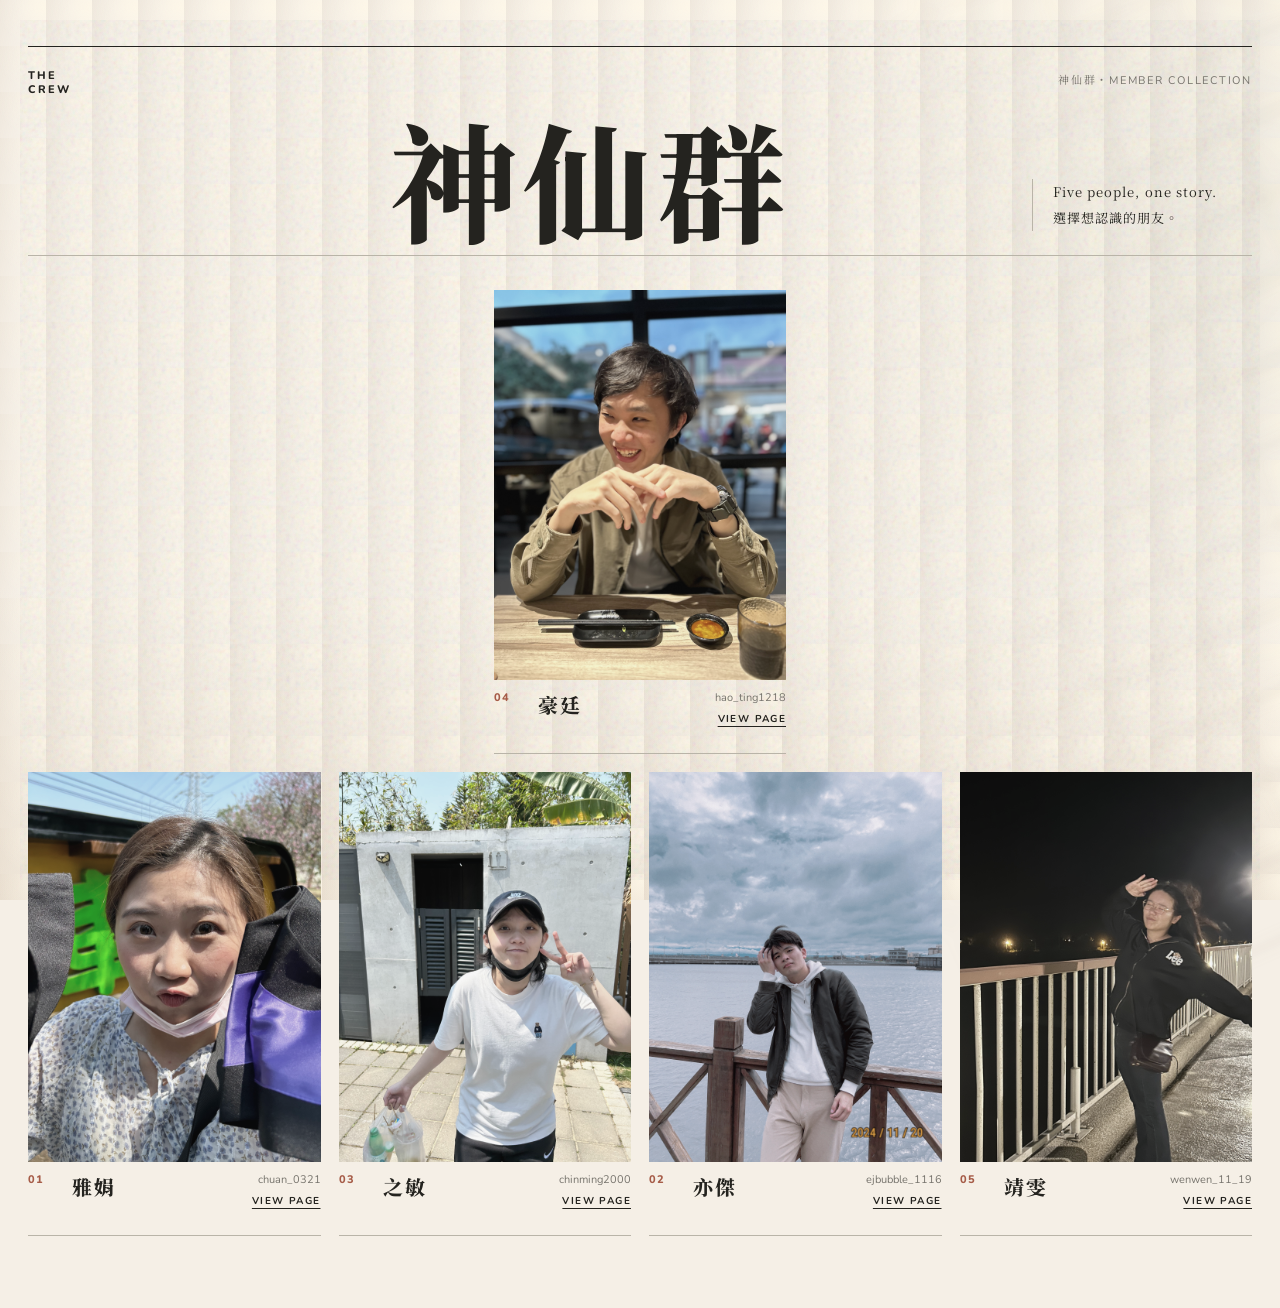
==== commit 48ad5b2e: "手機介面改動" ====
--- a/index.html
+++ b/index.html
@@ -30,7 +30,7 @@
     </header>
 
     <section class="people-grid" aria-label="神仙群成員">
-      <a class="person-card person-card--01" href="pages/Guan.html">
+      <a class="person-card person-card--01" href="pages/Guan.html" data-birthday="03-21">
         <img src="assets/images/All_Person/All_Person_Guan.jpg" alt="雅娟的大頭貼">
         <div class="person-info">
           <span class="person-number">01</span>
@@ -39,7 +39,7 @@
         </div>
       </a>
 
-      <a class="person-card person-card--02" href="pages/Jay.html">
+      <a class="person-card person-card--02" href="pages/Jay.html" data-birthday="11-16">
         <img src="assets/images/All_Person/All_Person_Jay.jpg" alt="亦傑的大頭貼">
         <div class="person-info">
           <span class="person-number">02</span>
@@ -48,7 +48,7 @@
         </div>
       </a>
 
-      <a class="person-card person-card--03" href="pages/Ming.html">
+      <a class="person-card person-card--03" href="pages/Ming.html" data-birthday="09-03">
         <img src="assets/images/All_Person/All_Person_Ming.jpg" alt="之敏的大頭貼">
         <div class="person-info">
           <span class="person-number">03</span>
@@ -57,7 +57,7 @@
         </div>
       </a>
 
-      <a class="person-card person-card--04" href="pages/Ting.html">
+      <a class="person-card person-card--04" href="pages/Ting.html" data-birthday="12-18">
         <img src="assets/images/All_Person/All_Person_Ting.jpg" alt="豪廷的大頭貼">
         <div class="person-info">
           <span class="person-number">04</span>
@@ -66,7 +66,7 @@
         </div>
       </a>
 
-      <a class="person-card person-card--05" href="pages/weng.html">
+      <a class="person-card person-card--05" href="pages/weng.html" data-birthday="11-19">
         <img src="assets/images/All_Person/All_Person_Weng.jpg" alt="靖雯的大頭貼">
         <div class="person-info">
           <span class="person-number">05</span>
@@ -76,5 +76,6 @@
       </a>
     </section>
   </main>
+  <script src="assets/js/home.js"></script>
 </body>
 </html>
--- a/assets/css/style.css
+++ b/assets/css/style.css
@@ -6,6 +6,11 @@
   --pink-dark: #ca7187;
   --cream: #fffaf4;
   --gold: #e8b86d;
+  --paper-base: #fbfaf7;
+  --watercolor-blue: rgba(156, 184, 204, 0.28);
+  --watercolor-green: rgba(168, 194, 166, 0.26);
+  --watercolor-apricot: rgba(232, 193, 160, 0.30);
+  --ink-line: rgba(92, 88, 82, 0.22);
 }
 
 * { box-sizing: border-box; }
@@ -342,8 +347,67 @@
   --campaign-paper: #f2efe7;
   --campaign-line: #b9b4a8;
   --campaign-red: #a65c48;
+  --engawa-base: #f5efe6;
+  --wood-tint: rgba(214, 193, 165, 0.25);
+  --sunbeam-warm: rgba(255, 248, 232, 0.78);
+  --shoji-shadow: rgba(145, 128, 108, 0.08);
+  --leaf-shadow: rgba(122, 134, 114, 0.09);
   color: var(--campaign-ink);
-  background: var(--campaign-paper);
+  background-color: var(--engawa-base);
+  background-image:
+    radial-gradient(ellipse at 95% 15%, var(--sunbeam-warm) 0%, rgba(255, 248, 232, 0.2) 45%, transparent 75%),
+    linear-gradient(180deg, transparent 65%, var(--wood-tint) 100%),
+    linear-gradient(105deg, rgba(226, 216, 202, 0.35) 0%, transparent 45%, rgba(255, 251, 242, 0.5) 100%);
+  background-attachment: fixed;
+  position: relative;
+  overflow-x: hidden;
+}
+
+.home-page::before {
+  content: "";
+  position: fixed;
+  top: -10%;
+  right: -5%;
+  width: 48vw;
+  height: 120vh;
+  pointer-events: none;
+  z-index: 0;
+  background-image:
+    repeating-linear-gradient(
+      -24deg,
+      transparent 0px,
+      transparent 68px,
+      var(--shoji-shadow) 68px,
+      var(--shoji-shadow) 76px
+    ),
+    repeating-linear-gradient(
+      66deg,
+      transparent 0px,
+      transparent 110px,
+      var(--shoji-shadow) 110px,
+      var(--shoji-shadow) 116px
+    ),
+    radial-gradient(circle at 75% 30%, var(--leaf-shadow) 0%, transparent 55%);
+  filter: blur(7px);
+  mask-image: linear-gradient(to left, rgba(0, 0, 0, 0.85) 15%, transparent 90%);
+  -webkit-mask-image: linear-gradient(to left, rgba(0, 0, 0, 0.85) 15%, transparent 90%);
+}
+
+.home-page::after {
+  content: "";
+  position: fixed;
+  inset: 20px;
+  pointer-events: none;
+  z-index: 0;
+  opacity: 0.16;
+  background-image: url("data:image/svg+xml,%3Csvg viewBox='0 0 200 200' xmlns='http://www.w3.org/2000/svg'%3E%3Cfilter id='linen'%3E%3CfeTurbulence type='fractalNoise' baseFrequency='0.9' numOctaves='2' stitchTiles='stitch'/%3E%3C/filter%3E%3Crect width='100%25' height='100%25' filter='url(%23linen)'/%3E%3C/svg%3E");
+}
+
+.home-page main,
+.home-page header,
+.home-page section {
+  position: relative;
+  z-index: 1;
 }
 
 .home-shell {
@@ -461,7 +525,7 @@
 
 .people-grid {
   display: grid;
-  grid-template-columns: repeat(12, 1fr);
+  grid-template-columns: repeat(4, minmax(0, 1fr));
   gap: 18px;
   width: 100%;
   align-items: start;
@@ -476,11 +540,19 @@
   transition: opacity .25s ease, transform .35s cubic-bezier(.2,.7,.2,1);
 }
 
-.person-card--01 { grid-column: 3 / span 4; }
-.person-card--02 { grid-column: 7 / span 4; }
-.person-card--03 { grid-column: 1 / span 4; }
-.person-card--04 { grid-column: 5 / span 4; }
-.person-card--05 { grid-column: 9 / span 4; }
+.person-card--01,
+.person-card--02,
+.person-card--03,
+.person-card--04,
+.person-card--05 {
+  grid-column: auto;
+}
+
+.person-card.is-nearest {
+  grid-column: 1 / -1;
+  width: calc((100% - 54px) / 4);
+  justify-self: center;
+}
 
 .person-card:hover,
 .person-card:focus-visible {
@@ -587,7 +659,7 @@
 
 @media (max-width: 900px) {
   .people-grid {
-    grid-template-columns: repeat(6, 1fr);
+    grid-template-columns: repeat(2, minmax(0, 1fr));
     gap: 14px;
   }
 
@@ -600,11 +672,10 @@
     font-size: clamp(58px, 12vw, 92px);
   }
 
-  .person-card--01 { grid-column: 2 / span 2; }
-  .person-card--02 { grid-column: 4 / span 2; }
-  .person-card--03 { grid-column: 1 / span 2; }
-  .person-card--04 { grid-column: 3 / span 2; }
-  .person-card--05 { grid-column: 5 / span 2; }
+  .person-card.is-nearest {
+    grid-column: 1 / -1;
+    width: 100%;
+  }
 }
 
 @media (max-width: 680px) {
@@ -649,10 +720,8 @@
     margin-top: 0 !important;
   }
 
-  .person-card--05 {
+  .person-card.is-nearest {
     grid-column: 1 / -1 !important;
-    width: calc(50% - 5px);
-    justify-self: center;
   }
 
   .person-info {
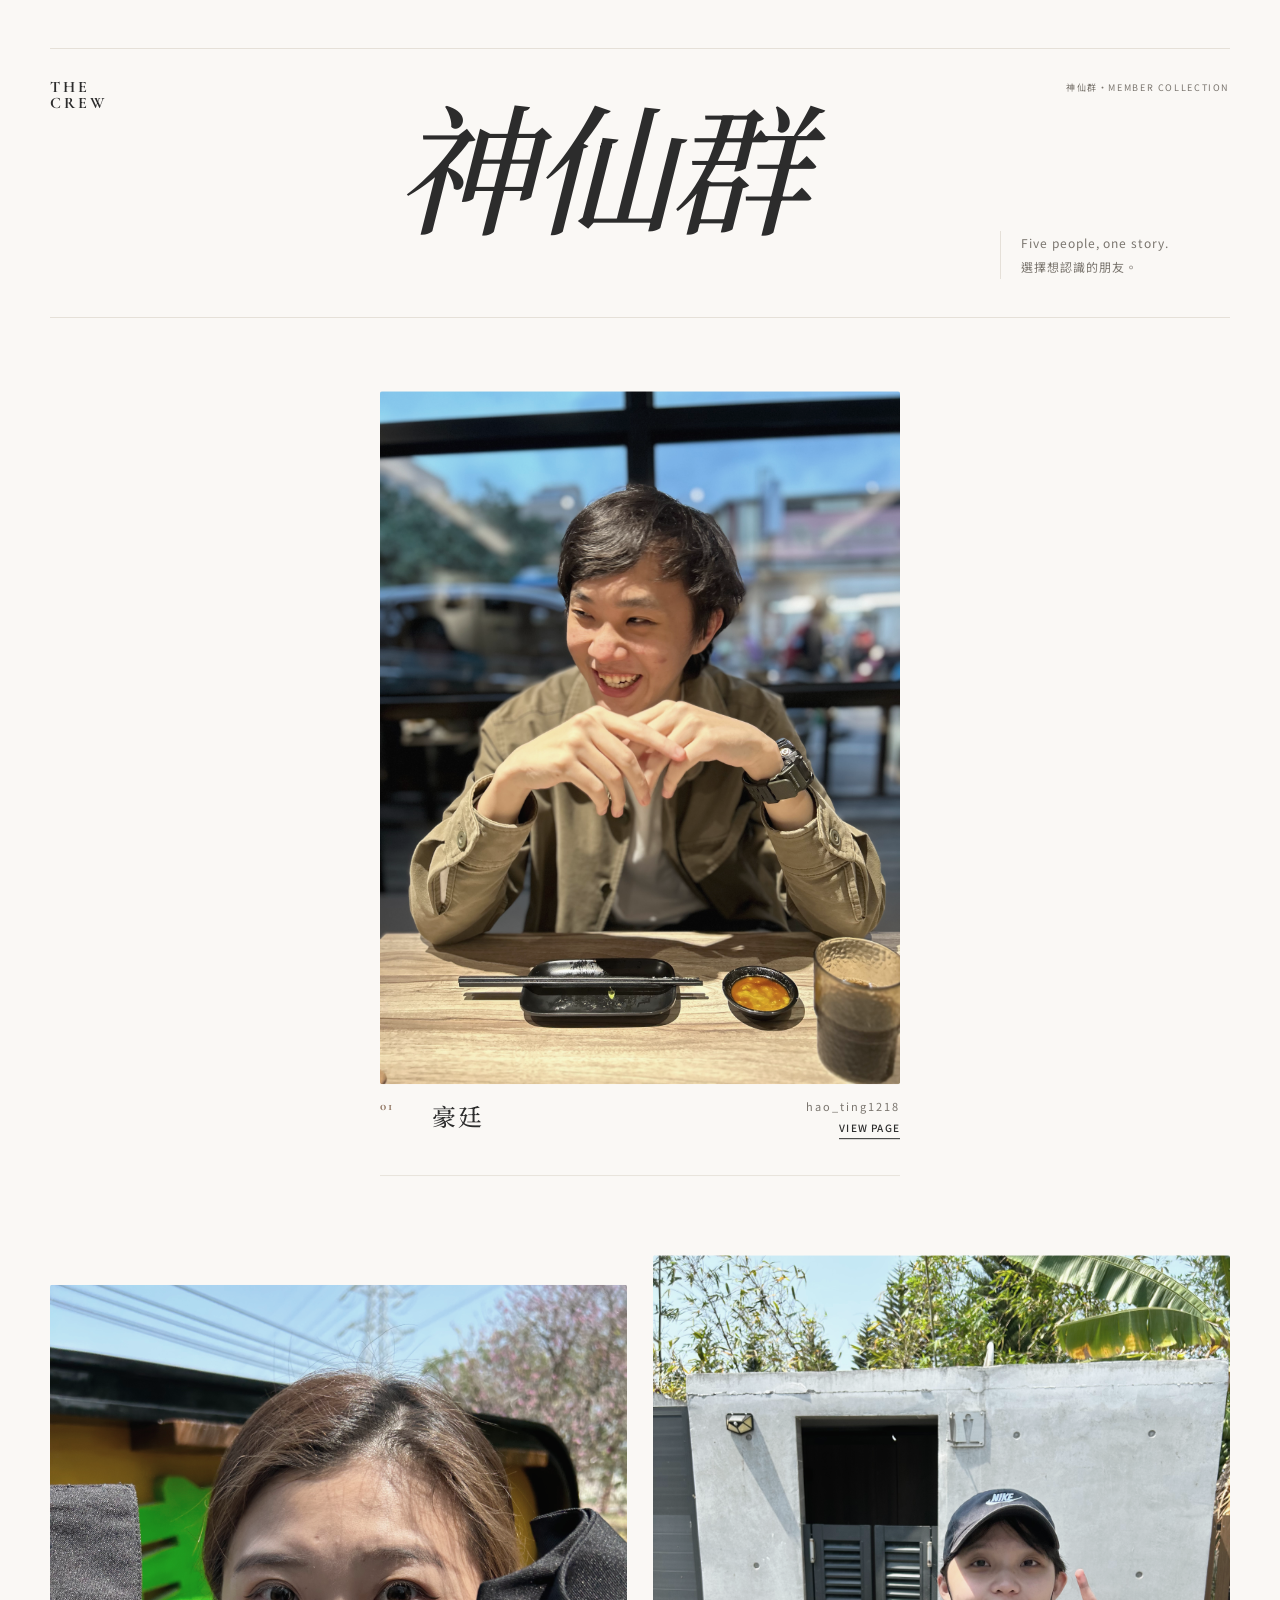
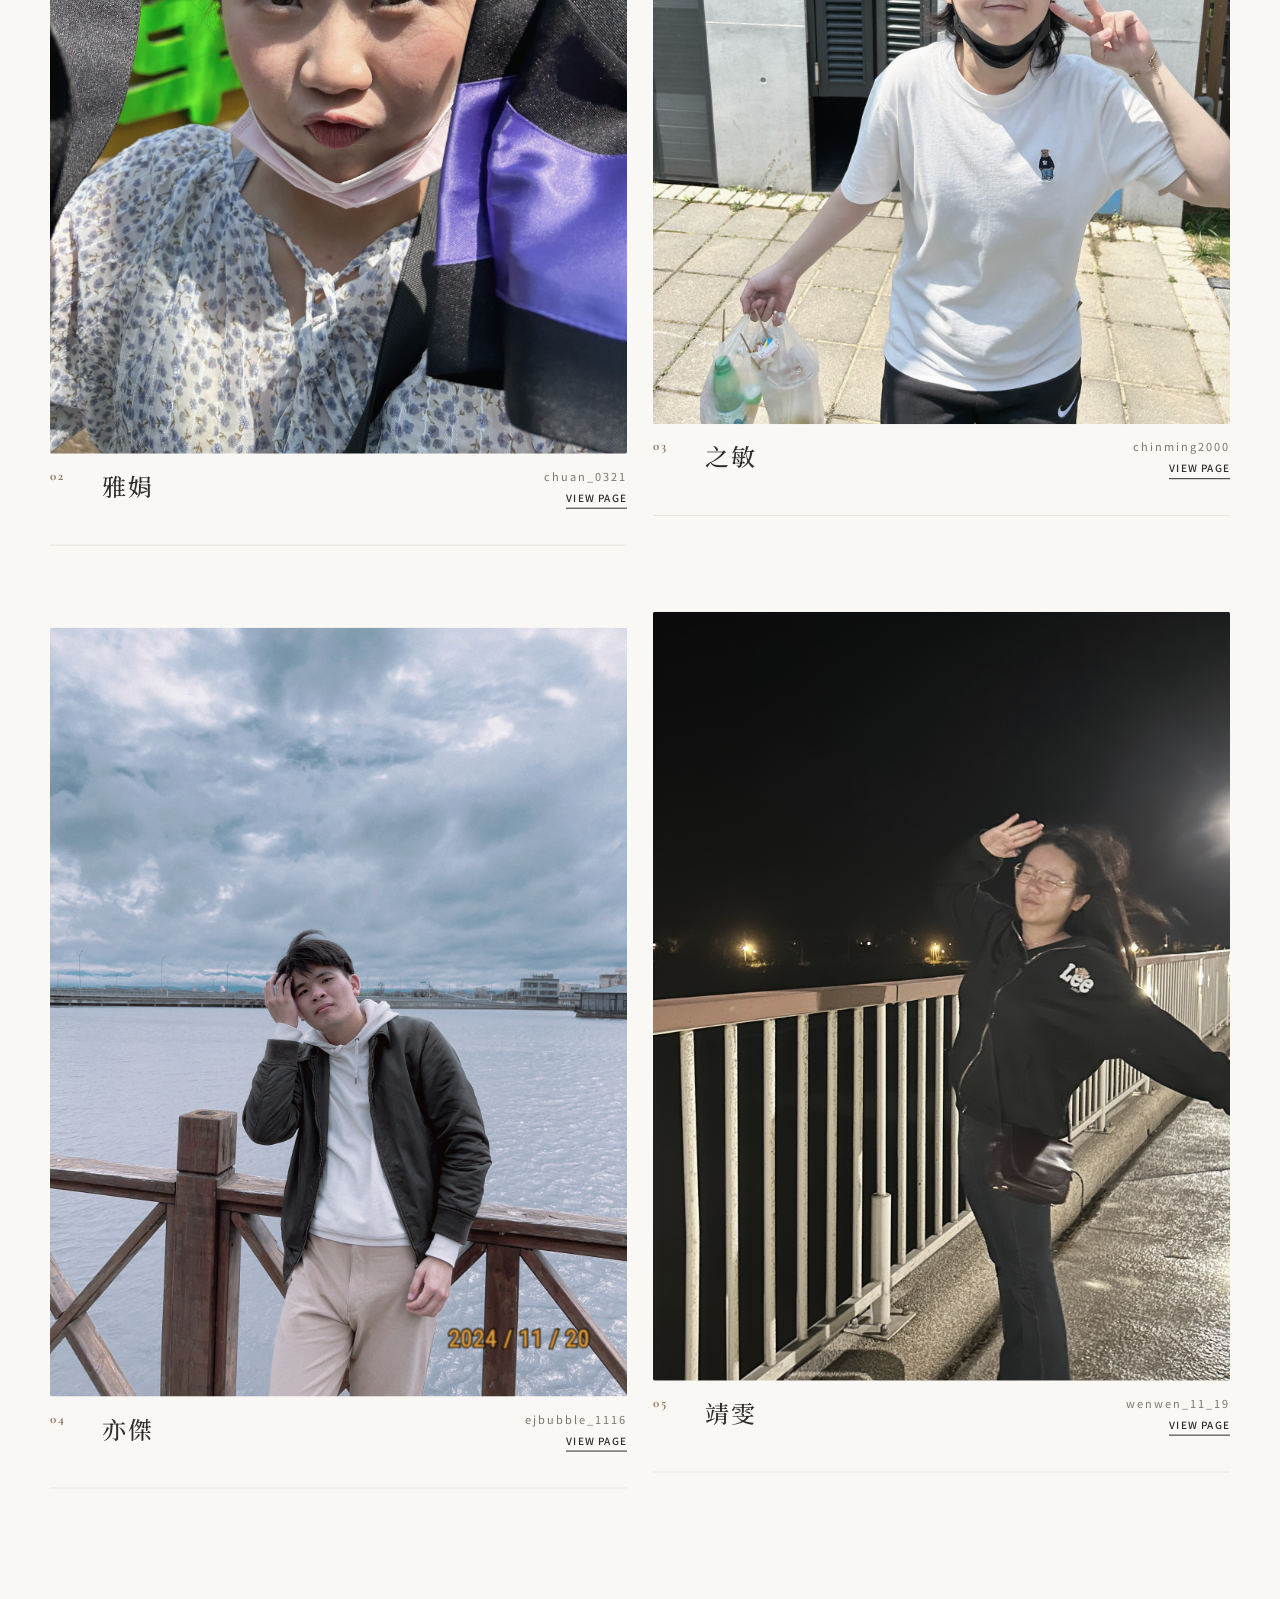
==== commit ed802cf0: "Sort" ====
--- a/index.html
+++ b/index.html
@@ -18,7 +18,7 @@
   <meta property="og:image:alt" content="神仙群">
   <meta name="twitter:card" content="summary">
   <meta name="twitter:title" content="神仙群">
-  <link rel="stylesheet" href="assets/css/style.css">
+  <link rel="stylesheet" href="assets/css/style.css?v=20261124-layout2">
 </head>
 <body class="home-page">
   <main class="home-shell">
--- a/assets/css/style.css
+++ b/assets/css/style.css
@@ -1,4 +1,4 @@
-@import url('https://fonts.googleapis.com/css2?family=Noto+Serif+TC:wght@600;800&family=Nunito:wght@600;800&display=swap');
+@import url('https://fonts.googleapis.com/css2?family=Cormorant+Garamond:ital,wght@0,500;0,600;1,500&family=Noto+Sans+TC:wght@400;500;600&family=Noto+Sans+JP:wght@400;500&family=Noto+Serif+TC:wght@600;800&family=Nunito:wght@600;800&display=swap');
 
 :root {
   --ink: #4b3043;
@@ -742,3 +742,461 @@
     display: none;
   }
 }
+
+/* Editorial redesign */
+:root {
+  --ink: #2c2c2c;
+  --warm-gray: #7a756e;
+  --paper: #faf8f5;
+  --line: #e5e0d8;
+  --accent: #8e735f;
+}
+
+body,
+.home-page {
+  color: var(--ink);
+  background: var(--paper) !important;
+  font-family: "Noto Sans TC", "Noto Sans JP", sans-serif;
+}
+
+body::before,
+body::after,
+.home-page::before,
+.home-page::after {
+  display: none !important;
+}
+
+.home-shell {
+  width: min(1180px, calc(100% - 96px));
+  max-width: none;
+  min-height: 100vh;
+  padding: 48px 0 120px;
+  justify-content: flex-start;
+}
+
+.campaign-header {
+  min-height: 270px;
+  margin: 0 0 74px;
+  grid-template-columns: 150px 1fr 230px;
+  border-top: 1px solid var(--line);
+  border-bottom: 1px solid var(--line);
+  padding: 30px 0 38px;
+}
+
+.campaign-mark,
+.campaign-kicker,
+.person-number,
+.person-link,
+.eyebrow,
+.card-ribbon,
+.chooser-eyebrow,
+.gift-option small,
+.progressText {
+  font-family: "Noto Sans TC", "Noto Sans JP", sans-serif;
+  color: var(--warm-gray);
+  letter-spacing: .18em;
+}
+
+.campaign-mark {
+  font-family: "Cormorant Garamond", serif;
+  color: var(--ink);
+  font-size: 16px;
+  line-height: 1;
+}
+
+.campaign-header h1,
+.intro h1,
+.final-card h2,
+.gift-chooser h2,
+.person-name,
+.gift-option strong,
+.lock-panel p,
+.person-lock p {
+  font-family: "Cormorant Garamond", "Noto Serif TC", serif;
+  color: var(--ink);
+}
+
+.campaign-header h1 {
+  font-size: clamp(86px, 11vw, 150px);
+  font-weight: 500;
+  font-style: italic;
+  line-height: .76;
+  letter-spacing: -.03em;
+  align-self: center;
+}
+
+.campaign-kicker {
+  top: 32px;
+  font-size: 9px;
+}
+
+.campaign-lead {
+  border-left: 1px solid var(--line);
+  color: var(--warm-gray);
+  font-family: "Noto Sans TC", sans-serif;
+  font-size: 12px;
+  line-height: 2;
+}
+
+.people-grid {
+  display: grid;
+  grid-template-columns: repeat(2, minmax(0, 1fr));
+  column-gap: 26px;
+  row-gap: 96px;
+  align-items: start;
+  width: 100%;
+}
+
+.person-card,
+.person-card--01,
+.person-card--02,
+.person-card--03,
+.person-card--04,
+.person-card--05 {
+  grid-column: auto;
+  opacity: 0;
+  transform: translateY(28px);
+  transition:
+    opacity 1s cubic-bezier(.25,1,.5,1),
+    transform 1s cubic-bezier(.25,1,.5,1);
+}
+
+.person-card.reveal-ready {
+  opacity: 1;
+  transform: translateY(var(--parallax-offset, 0));
+}
+.person-card:nth-child(1) {
+  grid-column: 1 / -1;
+  width: min(50%, 520px);
+  justify-self: center;
+  margin-top: 0;
+}
+.person-card:nth-child(2),
+.person-card:nth-child(3),
+.person-card:nth-child(4),
+.person-card:nth-child(5) {
+  grid-column: auto;
+  width: 100%;
+  margin-top: 0;
+}
+
+.person-card.is-nearest {
+  grid-column: 1 / -1;
+  width: min(50%, 520px);
+  justify-self: center;
+  margin-top: 0;
+}
+
+.person-card:hover,
+.person-card:focus-visible {
+  transform: translateY(-4px);
+}
+
+.person-card img {
+  border-radius: 2px;
+  aspect-ratio: 3 / 4;
+  filter: saturate(.78) contrast(.96);
+  transition: transform .8s cubic-bezier(.25,1,.5,1), filter .8s ease;
+}
+
+.person-card:hover img,
+.person-card:focus-visible img {
+  transform: scale(1.03);
+  filter: saturate(.92) contrast(.98);
+}
+
+.person-info {
+  min-height: 92px;
+  grid-template-columns: 52px 1fr auto;
+  padding: 14px 0 12px;
+  border-bottom: 1px solid var(--line);
+}
+
+.person-number {
+  font-family: "Cormorant Garamond", serif;
+  font-size: 13px;
+  color: var(--accent);
+}
+
+.person-name {
+  font-size: 24px;
+  font-weight: 500;
+  letter-spacing: .08em;
+}
+
+.person-link b {
+  color: var(--ink);
+  font-family: "Noto Sans TC", sans-serif;
+  font-weight: 500;
+  letter-spacing: .12em;
+  text-decoration: none;
+  border-bottom: 1px solid var(--ink);
+  padding-bottom: 3px;
+}
+
+.page-shell {
+  width: 100%;
+  min-height: 100vh;
+  padding: 24px;
+  background: var(--paper);
+}
+
+.gift-stage {
+  width: min(1060px, 100%);
+  min-height: 720px;
+  border: 0;
+  border-radius: 0;
+  padding: 70px 64px;
+  background: transparent;
+  box-shadow: none;
+  backdrop-filter: none;
+  overflow: visible;
+}
+
+.intro {
+  max-width: 760px;
+  margin: 0 auto;
+  text-align: left;
+  border-top: 1px solid var(--line);
+  padding-top: 24px;
+}
+
+.intro h1 {
+  font-size: clamp(68px, 9vw, 110px);
+  font-weight: 500;
+  font-style: italic;
+  line-height: .9;
+  letter-spacing: -.03em;
+}
+
+.intro p:last-child {
+  color: var(--warm-gray);
+  font-size: 13px;
+  letter-spacing: .08em;
+}
+
+.lock-panel,
+.person-lock {
+  width: min(460px, 100%);
+  margin: 64px auto 0;
+  border: 1px solid var(--line);
+  border-radius: 2px;
+  background: rgba(255,255,255,.35);
+  box-shadow: none;
+}
+
+.lock-icon {
+  border-radius: 50%;
+  background: #b1a393;
+  box-shadow: none;
+}
+
+.countdown div {
+  border: 1px solid var(--line);
+  border-radius: 2px;
+  background: var(--paper);
+}
+
+.countdown strong {
+  font-family: "Cormorant Garamond", serif;
+  color: var(--ink);
+}
+
+.wish-grid {
+  max-width: 700px;
+  grid-template-columns: repeat(5, 1fr);
+  gap: 18px;
+}
+
+.wish-button {
+  border-radius: 2px;
+  color: var(--ink);
+  background: #fff;
+  box-shadow: inset 0 0 0 1px var(--line);
+  transition: transform .35s ease, background .35s ease;
+}
+
+.wish-button span {
+  font-family: "Cormorant Garamond", serif;
+  color: var(--accent);
+}
+
+.wish-button:hover {
+  transform: translateY(-4px);
+  box-shadow: inset 0 0 0 1px #bbb2a7;
+}
+
+.wish-button.lit {
+  color: #fff;
+  background: #6f665e;
+  box-shadow: none;
+  animation: pop .38s ease;
+}
+
+.wish-button.lit span { color: #fff; }
+
+.final-card,
+.gift-chooser {
+  position: fixed;
+  top: 50%;
+  left: 50%;
+  inset: auto;
+  max-height: calc(100vh - 48px);
+  border: 1px solid var(--line);
+  border-radius: 2px;
+  background: var(--paper);
+  box-shadow: 0 24px 80px rgba(67,61,54,.14);
+  transform: translate(-50%, -48%) scale(.96);
+}
+
+.final-card.show,
+.gift-chooser.show {
+  transform: translate(-50%, -50%) scale(1);
+}
+
+.birthday-photo,
+.birthday-video {
+  border: 0;
+  border-radius: 2px;
+  box-shadow: none;
+  object-fit: cover;
+}
+
+.close-card,
+.confirm-gift,
+.back-to-card {
+  border: 1px solid var(--ink);
+  border-radius: 0;
+  color: var(--ink);
+  background: transparent;
+  font-family: "Noto Sans TC", sans-serif;
+  font-weight: 500;
+  letter-spacing: .08em;
+}
+
+.close-card:hover,
+.confirm-gift:not(:disabled):hover,
+.back-to-card:hover {
+  color: var(--paper);
+  background: var(--ink);
+}
+
+.gift-option {
+  border: 1px solid var(--line);
+  border-radius: 2px;
+  background: rgba(255,255,255,.55);
+}
+
+.gift-option:hover,
+.gift-option.selected {
+  border-color: var(--ink);
+  background: #fff;
+  box-shadow: none;
+  transform: none;
+}
+
+.gift-number {
+  border-radius: 50%;
+  background: #b1a393;
+  font-family: "Cormorant Garamond", serif;
+}
+
+.home-back {
+  border: 1px solid var(--line);
+  border-radius: 0;
+  color: var(--ink);
+  background: var(--paper);
+  box-shadow: none;
+  backdrop-filter: none;
+}
+
+@media (max-width: 900px) {
+  .home-shell { width: min(760px, calc(100% - 48px)); }
+  .campaign-header { grid-template-columns: 90px 1fr 180px; }
+  .people-grid { column-gap: 18px; row-gap: 64px; }
+  .person-card:nth-child(1),
+  .person-card.is-nearest {
+    width: min(50%, 520px);
+  }
+}
+
+@media (max-width: 680px) {
+  .home-shell {
+    width: min(520px, calc(100% - 28px));
+    padding: 24px 0 72px;
+  }
+
+  .campaign-header {
+    min-height: 180px;
+    margin-bottom: 42px;
+    grid-template-columns: 52px 1fr;
+    padding: 20px 0 24px;
+  }
+
+  .campaign-mark { font-size: 13px; }
+  .campaign-header h1 { font-size: clamp(54px, 18vw, 82px); }
+  .campaign-kicker { right: 0; }
+
+  .people-grid {
+    grid-template-columns: repeat(2, minmax(0, 1fr));
+    column-gap: 10px;
+    row-gap: 44px;
+  }
+
+  .person-card,
+  .person-card:nth-child(n),
+  .person-card.is-nearest {
+    grid-column: auto !important;
+    width: 100%;
+    margin-top: 0 !important;
+  }
+
+  .person-card:nth-child(1),
+  .person-card.is-nearest {
+    grid-column: 1 / -1 !important;
+    width: min(50%, 520px);
+  }
+
+  .person-card img { aspect-ratio: 3 / 4; }
+  .person-info { min-height: 76px; grid-template-columns: 38px 1fr; }
+  .person-name { font-size: 18px; }
+
+  .page-shell { padding: 10px; }
+  .gift-stage { min-height: 620px; padding: 48px 18px 24px; }
+  .intro { padding-top: 18px; }
+  .intro h1 { font-size: clamp(52px, 17vw, 76px); }
+  .wish-grid { grid-template-columns: repeat(5, 1fr); gap: 6px; }
+  .wish-button { font-size: 8px; }
+  .wish-button span { font-size: 16px; }
+  .lock-panel, .person-lock { padding: 32px 14px; }
+  .countdown { grid-template-columns: repeat(4, minmax(0,1fr)); gap: 5px; }
+  .countdown div { padding: 10px 3px 8px; }
+  .countdown strong { font-size: 26px; }
+
+  .final-card,
+  .gift-chooser {
+    width: calc(100% - 24px);
+    max-height: calc(100vh - 24px);
+  }
+}
+
+/* Final fixed card layout: 1 top + 2 + 2 */
+.people-grid {
+  grid-template-columns: repeat(2, minmax(0, 1fr)) !important;
+  column-gap: clamp(10px, 2.2vw, 26px) !important;
+  row-gap: clamp(44px, 7vw, 96px) !important;
+}
+
+.person-card:nth-child(1),
+.person-card.is-nearest {
+  grid-column: 1 / -1 !important;
+  width: min(50%, 520px) !important;
+  justify-self: center !important;
+  margin-top: 0 !important;
+}
+
+.person-card:nth-child(n + 2) {
+  grid-column: auto !important;
+  width: 100% !important;
+  margin-top: 0 !important;
+}
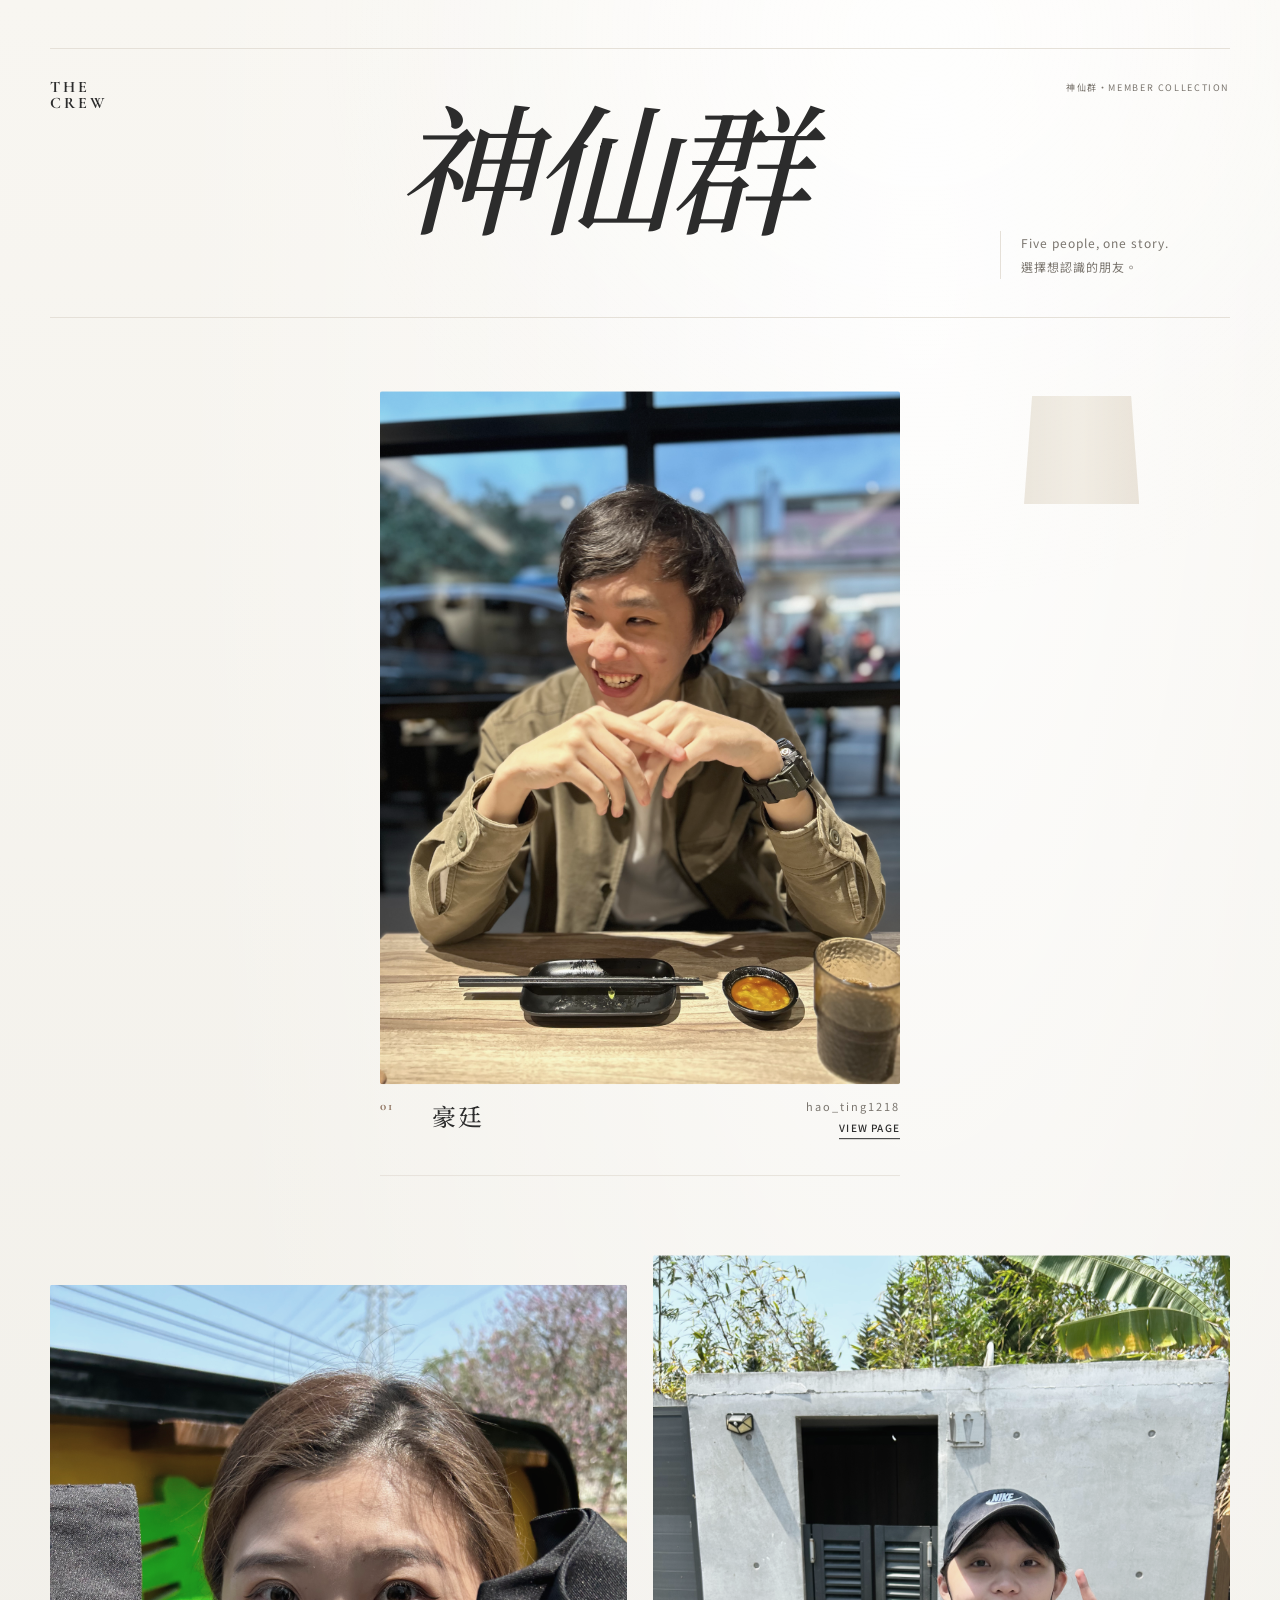
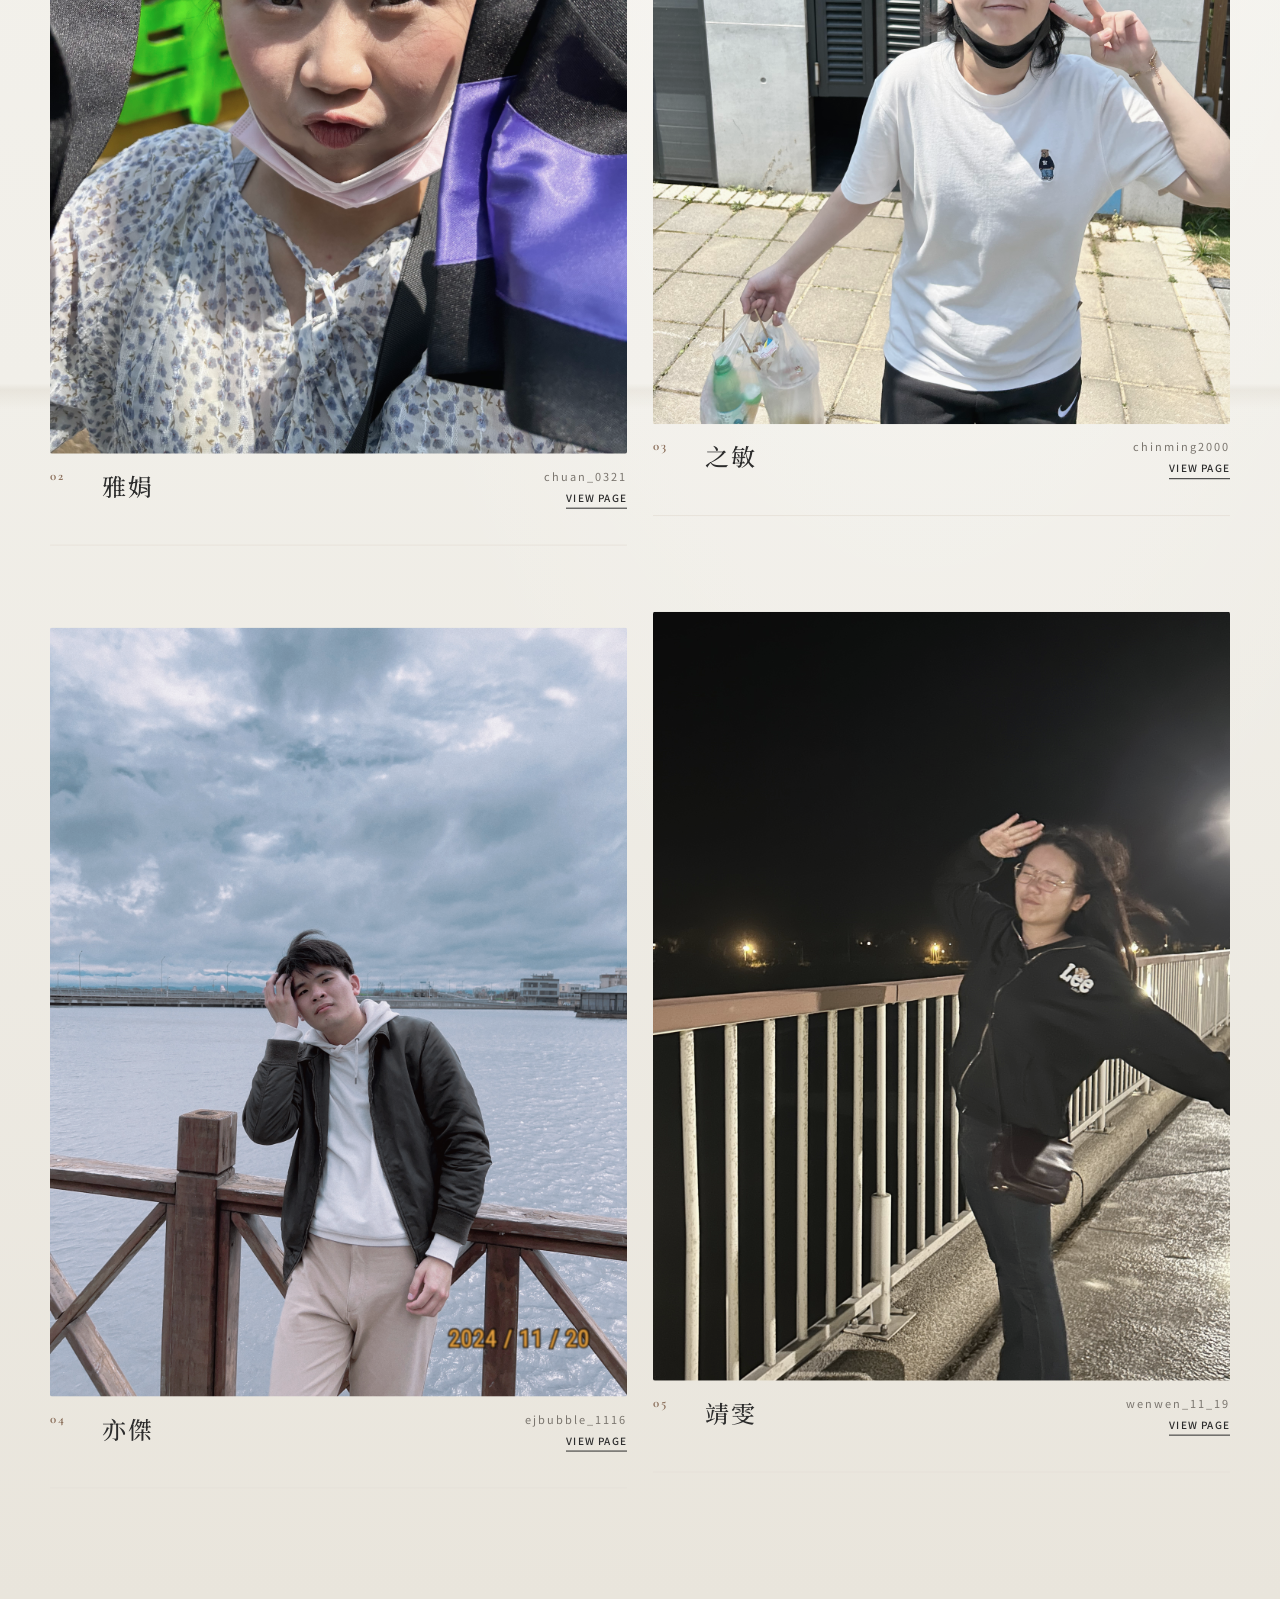
==== commit 42698ed6: "Backgroujnd 調整" ====
--- a/index.html
+++ b/index.html
@@ -18,7 +18,7 @@
   <meta property="og:image:alt" content="神仙群">
   <meta name="twitter:card" content="summary">
   <meta name="twitter:title" content="神仙群">
-  <link rel="stylesheet" href="assets/css/style.css?v=20261124-layout2">
+  <link rel="stylesheet" href="assets/css/style.css?v=20261125-gallery">
 </head>
 <body class="home-page">
   <main class="home-shell">
--- a/assets/css/style.css
+++ b/assets/css/style.css
@@ -752,18 +752,56 @@
   --accent: #8e735f;
 }
 
-body,
-.home-page {
+body {
   color: var(--ink);
   background: var(--paper) !important;
   font-family: "Noto Sans TC", "Noto Sans JP", sans-serif;
 }
 
 body::before,
-body::after,
+body::after {
+  display: none !important;
+}
+
+.home-page {
+  isolation: isolate;
+  background-color: #f7f5f0 !important;
+  background-image:
+    radial-gradient(ellipse at 72% 8%, rgba(255, 255, 255, .9), rgba(255, 255, 255, .34) 30%, transparent 58%),
+    linear-gradient(180deg, transparent 0 62%, rgba(185, 173, 151, .16) 62.2%, transparent 62.8%),
+    linear-gradient(180deg, #f8f6f1 0%, #f1efe9 62%, #e9e5dc 100%) !important;
+  background-attachment: fixed;
+}
+
 .home-page::before,
 .home-page::after {
-  display: none !important;
+  content: "";
+  display: block !important;
+  position: fixed;
+  z-index: 0;
+  pointer-events: none;
+}
+
+.home-page::before {
+  inset: 0;
+  width: auto;
+  height: auto;
+  background: radial-gradient(ellipse at 72% 4%, rgba(255, 255, 255, .46), transparent 46%);
+  filter: none;
+  mask-image: none;
+  -webkit-mask-image: none;
+}
+
+.home-page::after {
+  inset: auto;
+  top: 44vh;
+  right: 11%;
+  width: clamp(76px, 9vw, 118px);
+  height: clamp(74px, 12vh, 112px);
+  opacity: .28;
+  background: linear-gradient(90deg, #c0ae91, #d5c7ae 48%, #bca989);
+  clip-path: polygon(7% 0, 93% 0, 100% 100%, 0 100%);
+  filter: drop-shadow(0 14px 13px rgba(89, 76, 57, .15));
 }
 
 .home-shell {
